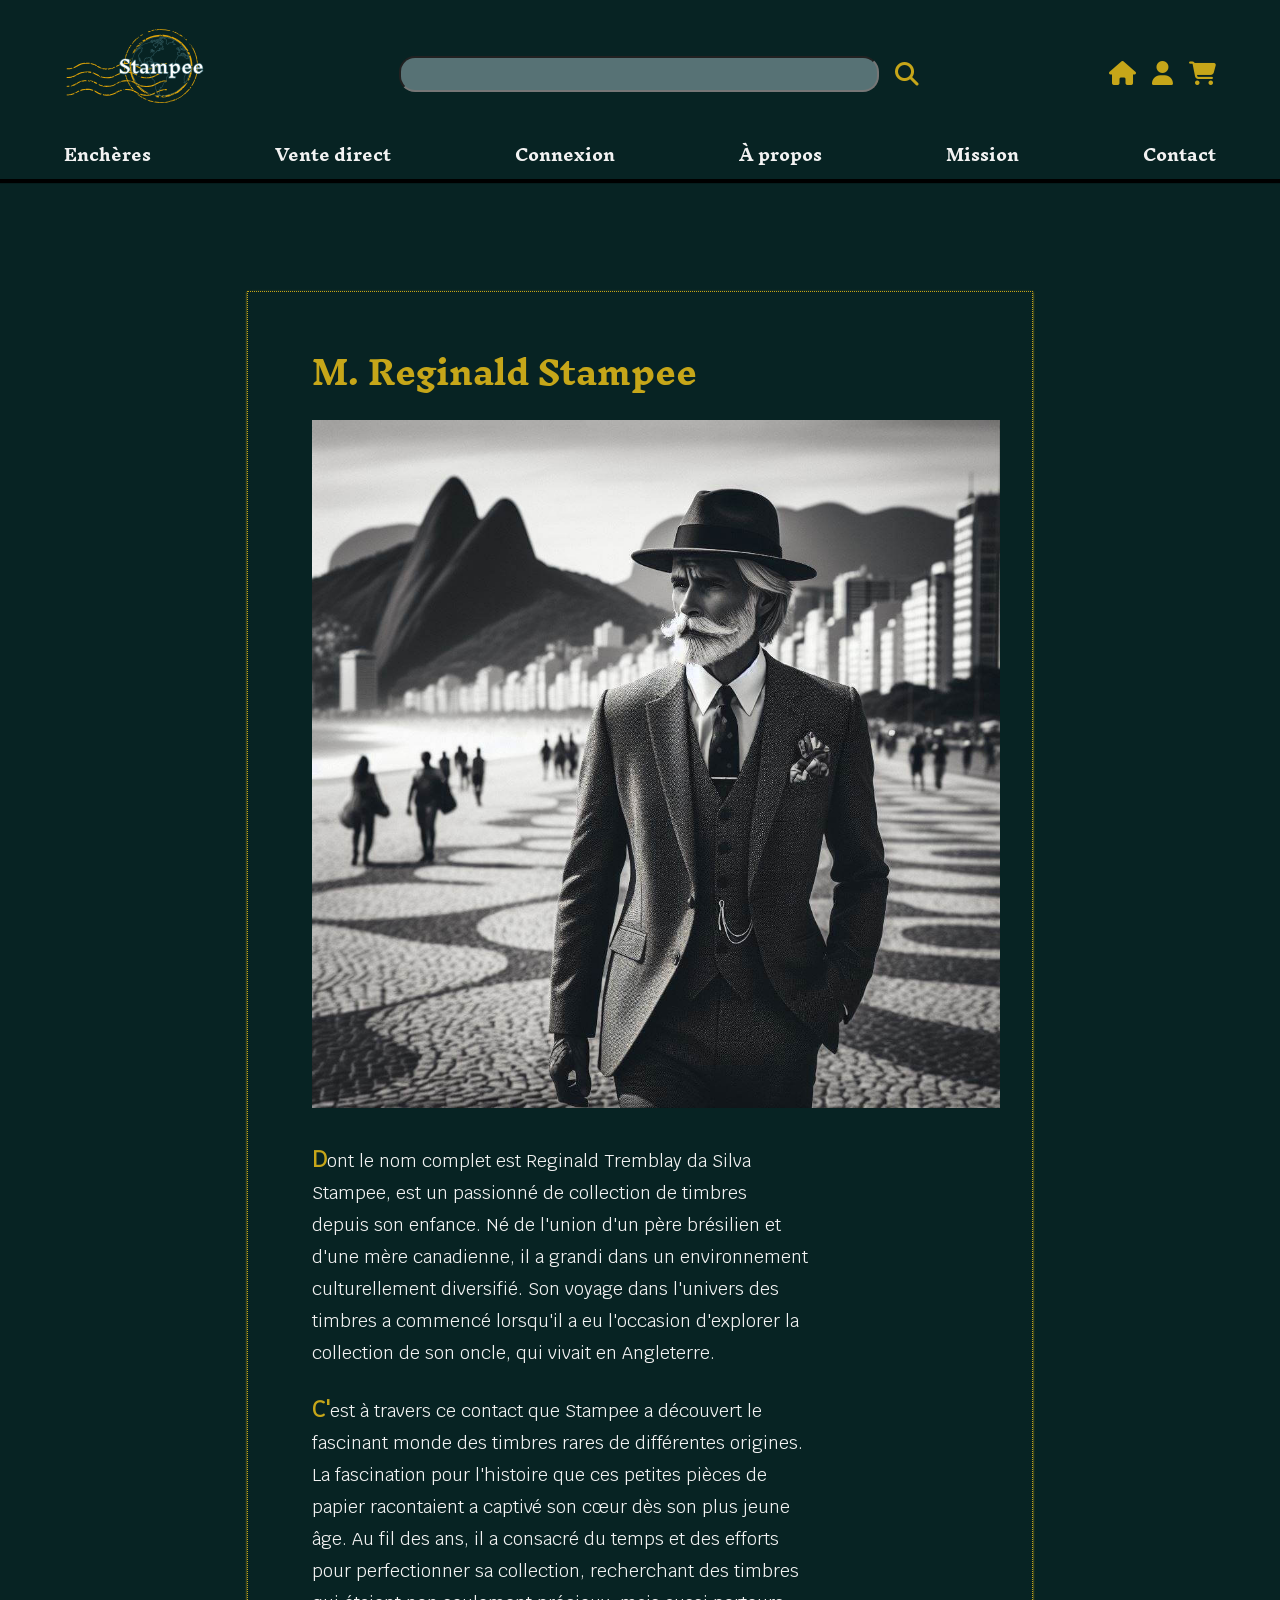
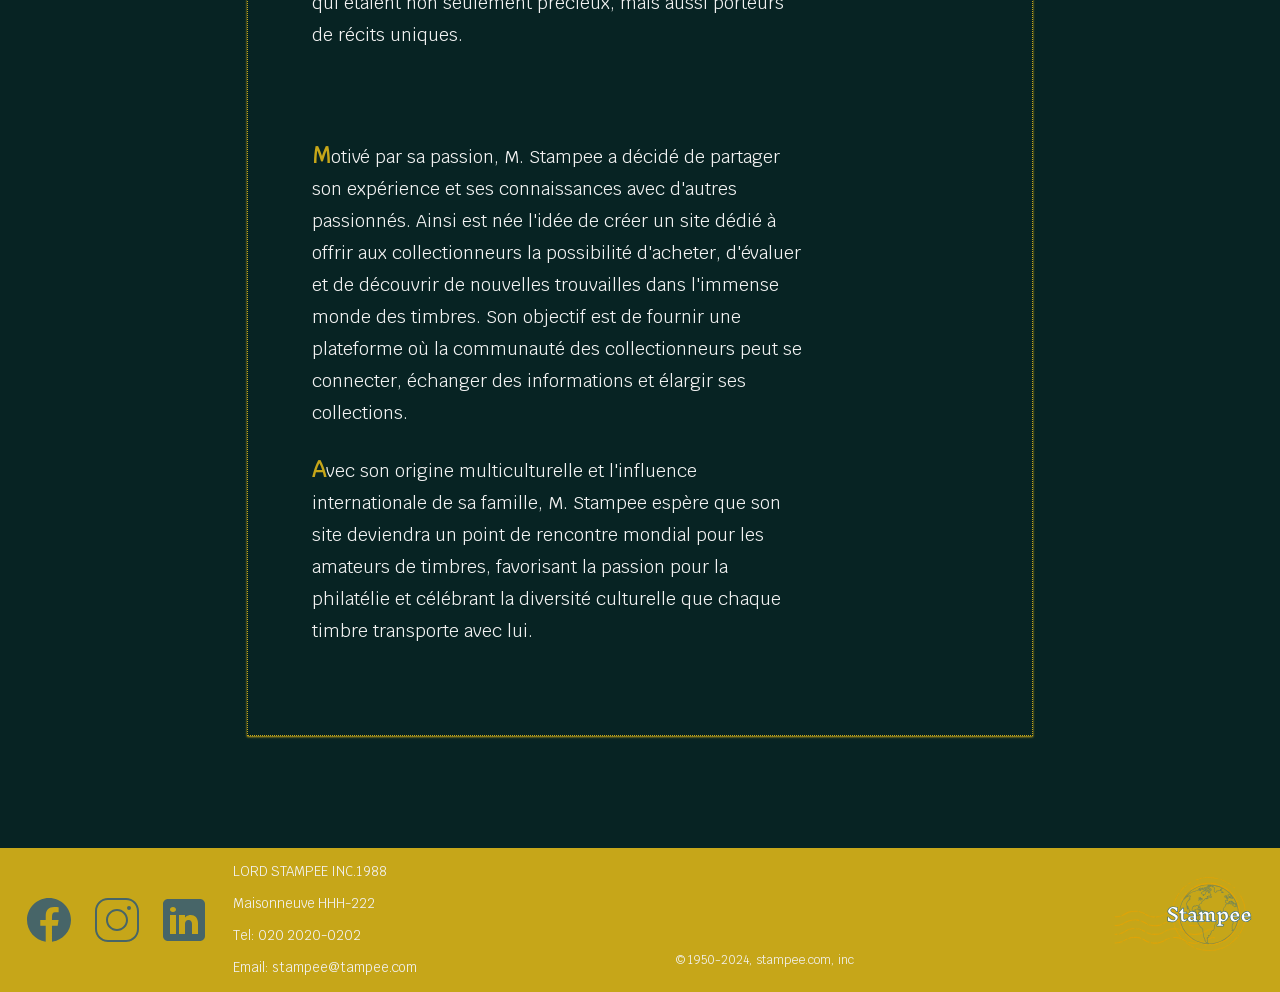
==== pages/apropos.html @ ba0eed05 "ajouter meta dans l'en-tête du catalogue" ====
<!DOCTYPE html>
<html lang="fr">
  <head>
    <meta charset="UTF-8" />
    <meta name="viewport" content="width=device-width, initial-scale=1.0" />
    <meta name="description" content="Bienvenue sur Lord Stampee - Votre destination exclusive pour les enchères de timbres rares." />
    <meta name="author" content="La Seule Agence" />
    <meta name="keywords" content="enchères, timbres, collection, philatélie, rare, Lord Stampee" />
    <link
      rel="stylesheet"
      href="https://cdnjs.cloudflare.com/ajax/libs/font-awesome/6.5.1/css/all.min.css"
      integrity="sha512-DTOQO9RWCH3ppGqcWaEA1BIZOC6xxalwEsw9c2QQeAIftl+Vegovlnee1c9QX4TctnWMn13TZye+giMm8e2LwA=="
      crossorigin="anonymous"
      referrerpolicy="no-referrer"
    />
    <!-- Pour production -->
    <!-- <link rel="stylesheet" href="build/css/stylesfinaux.css"> -->
    <link rel="stylesheet" href="../assets/css/styles.css" />
    <title>Stampee</title>
  </head>
  <body class="body-index">
    <header class="header-top">
      <div class="header-top__superieur">
        <a href="../index.html"
          ><img
            src="../assets/img/logos/Stampee_logo_pale_header.svg"
            alt="logo Stampee"
            class="header-top_img"
            alt="logo Stampee"
          />
        </a>

        <div class="barre-recherche">
          <input type="text" class="barre-recherche__champ" />
          <i
            class="fa-solid fa-magnifying-glass icon_img1"
            alt="icon recherche"
          ></i>
        </div>

        <div class="header-top_icons">
          <a href="../index.html">
            <i class="fa-solid fa-house icon_img1" alt="icon page d'accueil"></i
          ></a>
          <a href="./login.html">
            <i
              class="fa-solid fa-user icon_img1"
              alt="icon inscription ou connexion"
            ></i
          ></a>
          <i
            class="fa-solid fa-cart-shopping icon_img1"
            alt="icon inscription ou connexion"
          ></i>
        </div>
      </div>

      <div class="header-nav">
        <ul>
          <a href="./catalogue.html"><li>Enchères</li></a>
          <a href="./produit.html"><li>Vente direct</li></a>
          <a href="./login.html"><li>Connexion</li></a>
          <a href="./apropos.html"><li>À propos</li></a>
          <a href="./mission.html"><li>Mission</li></a>
          <a href="./contact.html"><li>Contact</li></a>
        </ul>
      </div>
    </header>

    <main class="main-apropos">
      <div class="apropos-text">
        <div class="apropos_img_principal">
          <h2>M. Reginald Stampee</h2>
          <img
            src="../assets/img/photos/M.stampee.jpg"
            alt="Lord Reginald Stampee"
            loading="lazy"
            class="apropos_img"
          />
        </div>

        <div class="apropos_biography1">
          <p>
            Dont le nom complet est Reginald Tremblay da Silva Stampee, est un
            passionné de collection de timbres depuis son enfance. Né de l'union
            d'un père brésilien et d'une mère canadienne, il a grandi dans un
            environnement culturellement diversifié. Son voyage dans l'univers
            des timbres a commencé lorsqu'il a eu l'occasion d'explorer la
            collection de son oncle, qui vivait en Angleterre.
          </p>
          <p>
            C'est à travers ce contact que Stampee a découvert le fascinant
            monde des timbres rares de différentes origines. La fascination pour
            l'histoire que ces petites pièces de papier racontaient a captivé
            son cœur dès son plus jeune âge. Au fil des ans, il a consacré du
            temps et des efforts pour perfectionner sa collection, recherchant
            des timbres qui étaient non seulement précieux, mais aussi porteurs
            de récits uniques.
          </p>
        </div>
        <div class="apropos_biography2">
          <p>
            Motivé par sa passion, M. Stampee a décidé de partager son
            expérience et ses connaissances avec d'autres passionnés. Ainsi est
            née l'idée de créer un site dédié à offrir aux collectionneurs la
            possibilité d'acheter, d'évaluer et de découvrir de nouvelles
            trouvailles dans l'immense monde des timbres. Son objectif est de
            fournir une plateforme où la communauté des collectionneurs peut se
            connecter, échanger des informations et élargir ses collections.
          </p>
          <p>
            Avec son origine multiculturelle et l'influence internationale de sa
            famille, M. Stampee espère que son site deviendra un point de
            rencontre mondial pour les amateurs de timbres, favorisant la
            passion pour la philatélie et célébrant la diversité culturelle que
            chaque timbre transporte avec lui.
          </p>
        </div>
      </div>
    </main>

    <footer class="footer">
      <div class="footer_left-side">
        <section class="footer_social-media">
          <svg
            class="facebook-icon"
            xmlns="http://www.w3.org/2000/svg"
            viewBox="0 0 50 50"
            width="50px"
            height="50px"
          >
            <path
              d="M25,3C12.85,3,3,12.85,3,25c0,11.03,8.125,20.137,18.712,21.728V30.831h-5.443v-5.783h5.443v-3.848 c0-6.371,3.104-9.168,8.399-9.168c2.536,0,3.877,0.188,4.512,0.274v5.048h-3.612c-2.248,0-3.033,2.131-3.033,4.533v3.161h6.588 l-0.894,5.783h-5.694v15.944C38.716,45.318,47,36.137,47,25C47,12.85,37.15,3,25,3z"
            />
          </svg>
          <svg
            class="instagram-icon"
            xmlns="http://www.w3.org/2000/svg"
            viewBox="0 0 50 50"
            width="50px"
            height="50px"
          >
            <path
              d="M 16 3 C 8.8324839 3 3 8.8324839 3 16 L 3 34 C 3 41.167516 8.8324839 47 16 47 L 34 47 C 41.167516 47 47 41.167516 47 34 L 47 16 C 47 8.8324839 41.167516 3 34 3 L 16 3 z M 16 5 L 34 5 C 40.086484 5 45 9.9135161 45 16 L 45 34 C 45 40.086484 40.086484 45 34 45 L 16 45 C 9.9135161 45 5 40.086484 5 34 L 5 16 C 5 9.9135161 9.9135161 5 16 5 z M 37 11 A 2 2 0 0 0 35 13 A 2 2 0 0 0 37 15 A 2 2 0 0 0 39 13 A 2 2 0 0 0 37 11 z M 25 14 C 18.936712 14 14 18.936712 14 25 C 14 31.063288 18.936712 36 25 36 C 31.063288 36 36 31.063288 36 25 C 36 18.936712 31.063288 14 25 14 z M 25 16 C 29.982407 16 34 20.017593 34 25 C 34 29.982407 29.982407 34 25 34 C 20.017593 34 16 29.982407 16 25 C 16 20.017593 20.017593 16 25 16 z"
            />
          </svg>
          <svg
            class="linkedin-icon"
            xmlns="http://www.w3.org/2000/svg"
            viewBox="0 0 50 50"
            width="50px"
            height="50px"
          >
            <path
              d="M41,4H9C6.24,4,4,6.24,4,9v32c0,2.76,2.24,5,5,5h32c2.76,0,5-2.24,5-5V9C46,6.24,43.76,4,41,4z M17,20v19h-6V20H17z M11,14.47c0-1.4,1.2-2.47,3-2.47s2.93,1.07,3,2.47c0,1.4-1.12,2.53-3,2.53C12.2,17,11,15.87,11,14.47z M39,39h-6c0,0,0-9.26,0-10 c0-2-1-4-3.5-4.04h-0.08C27,24.96,26,27.02,26,29c0,0.91,0,10,0,10h-6V20h6v2.56c0,0,1.93-2.56,5.81-2.56 c3.97,0,7.19,2.73,7.19,8.26V39z"
            />
          </svg>
        </section>

        <section class="footer__contact">
          <p>LORD STAMPEE INC.1988</p>
          <p>Maisonneuve HHH-222</p>
          <p>Tel: 020 2020-0202</p>
          <p>Email: stampee@tampee.com</p>
        </section>
      </div>

      <p class="footer_droits-auteur">© 1950-2024, stampee.com, inc</p>
      <img
        class="footer__logo"
        src="../assets/img/logos/stampee_logo_footer.svg"
        alt="logo Stampee"
      />
    </footer>
  </body>
</html>
---- assets/css/styles.css ----
/* Variables */
@import url("./variables/reset.css");
@import url("./variables/mediaqueries.css");

/* Couleurs */
@import url("./variables/colors.css");
/* Typo */
@import url("./variables/typography.css");

@import url("./variables/typography.css");

/* Espacement */
@import url("./variables/spacing.css");

/* Composantes individuelles (Ex: bouton) */
@import url("./components/navigation.css");
@import url("./components/icon.css");
@import url("./components/bouton.css");
@import url("./components/card.css");
@import url("./components/lien.css");
@import url("./components/menu.css");

/*navigation principal*/
@import url("components/navigation.css");

/* Modules/mise en page spéciale (Ex: Grilles, formulaires)*/
@import url("./layout/general.css");
@import url("./layout/grilleCarte.css");
@import url("./layout/footer.css");

/* Exceptions pour certaines pages */
@import url("./components/carrousel.css");
/* @import url("./pages/catalogue.css"); */

/*Header*/
@import url("layout/header.css");



/*Fomulaire de contact*/
@import url("./layout/contact-form.css");

/* Page Produit */
@import url("./layout/produit.css");

/* Page index */
@import url("./layout/index.css");
@import url("./layout/hero.css");

/*page A propos*/
@import url("./layout/apropos.css");
@import url("./layout/login.css");
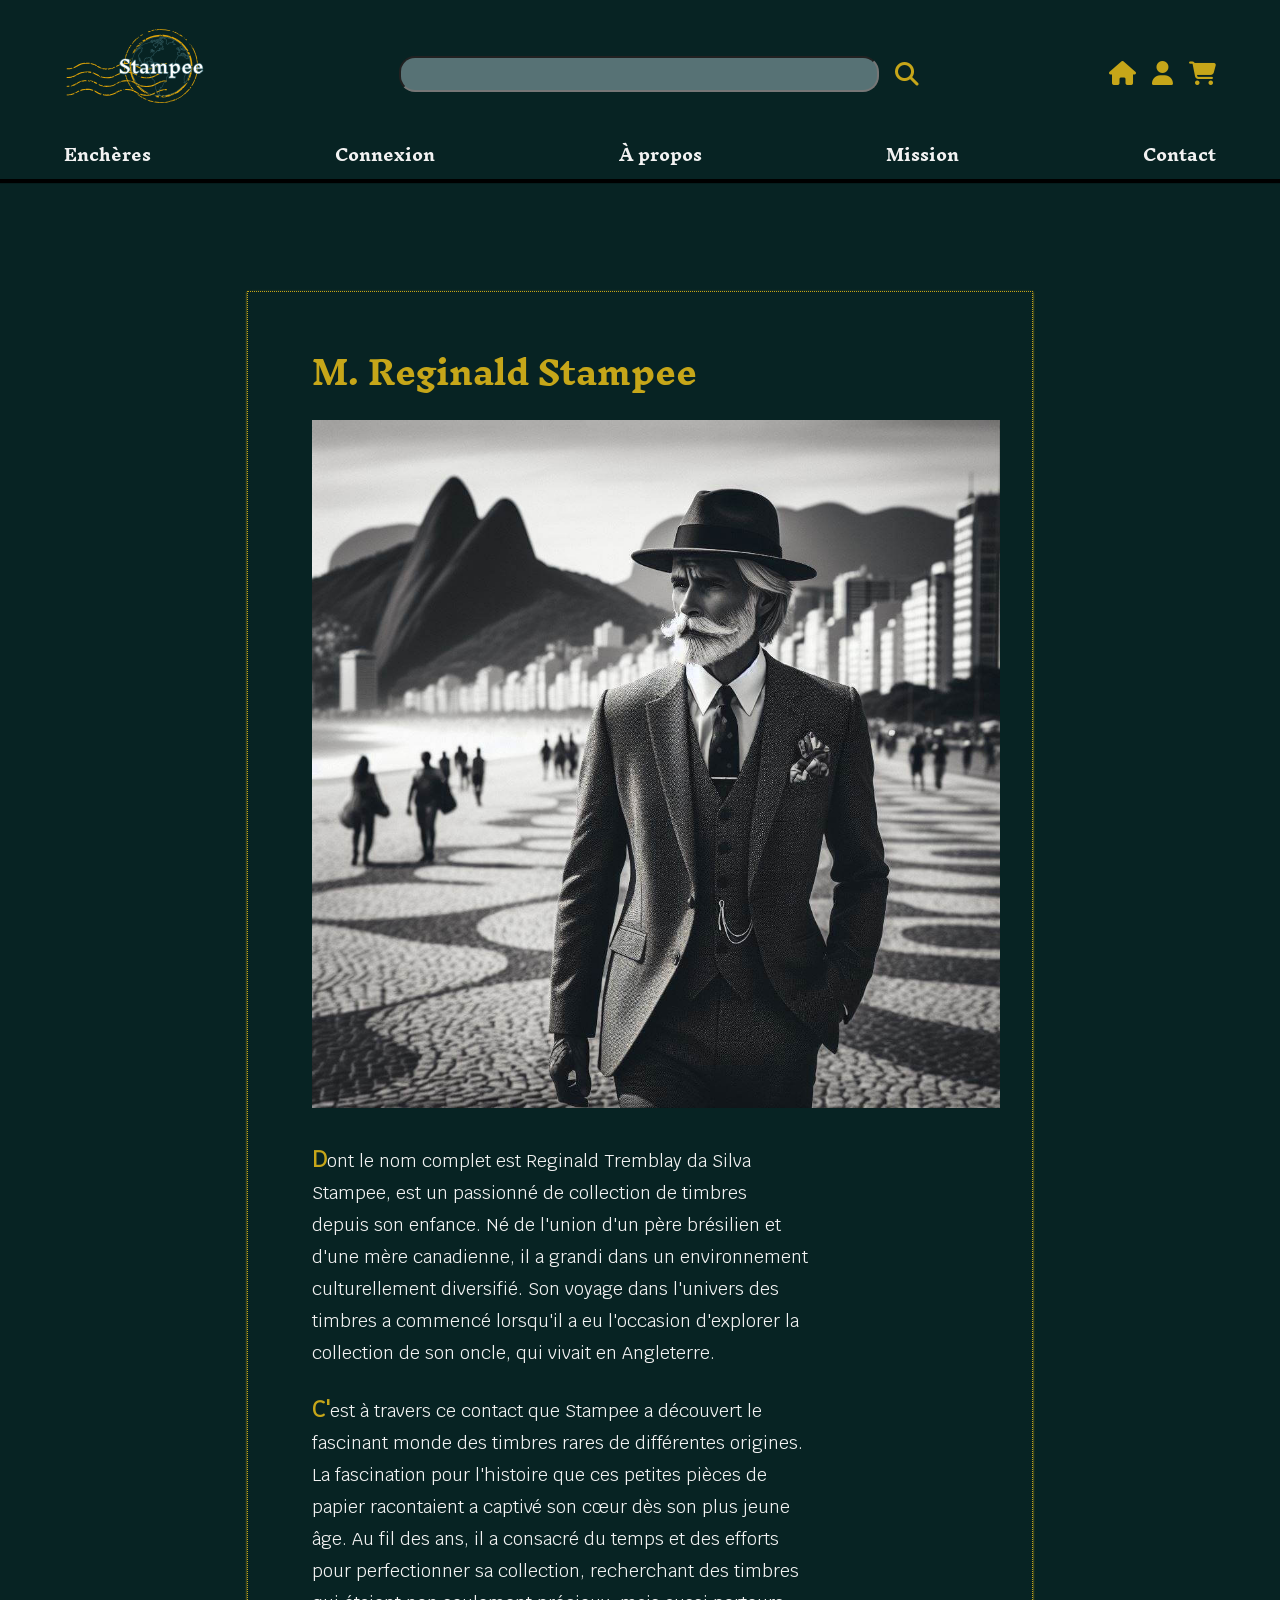
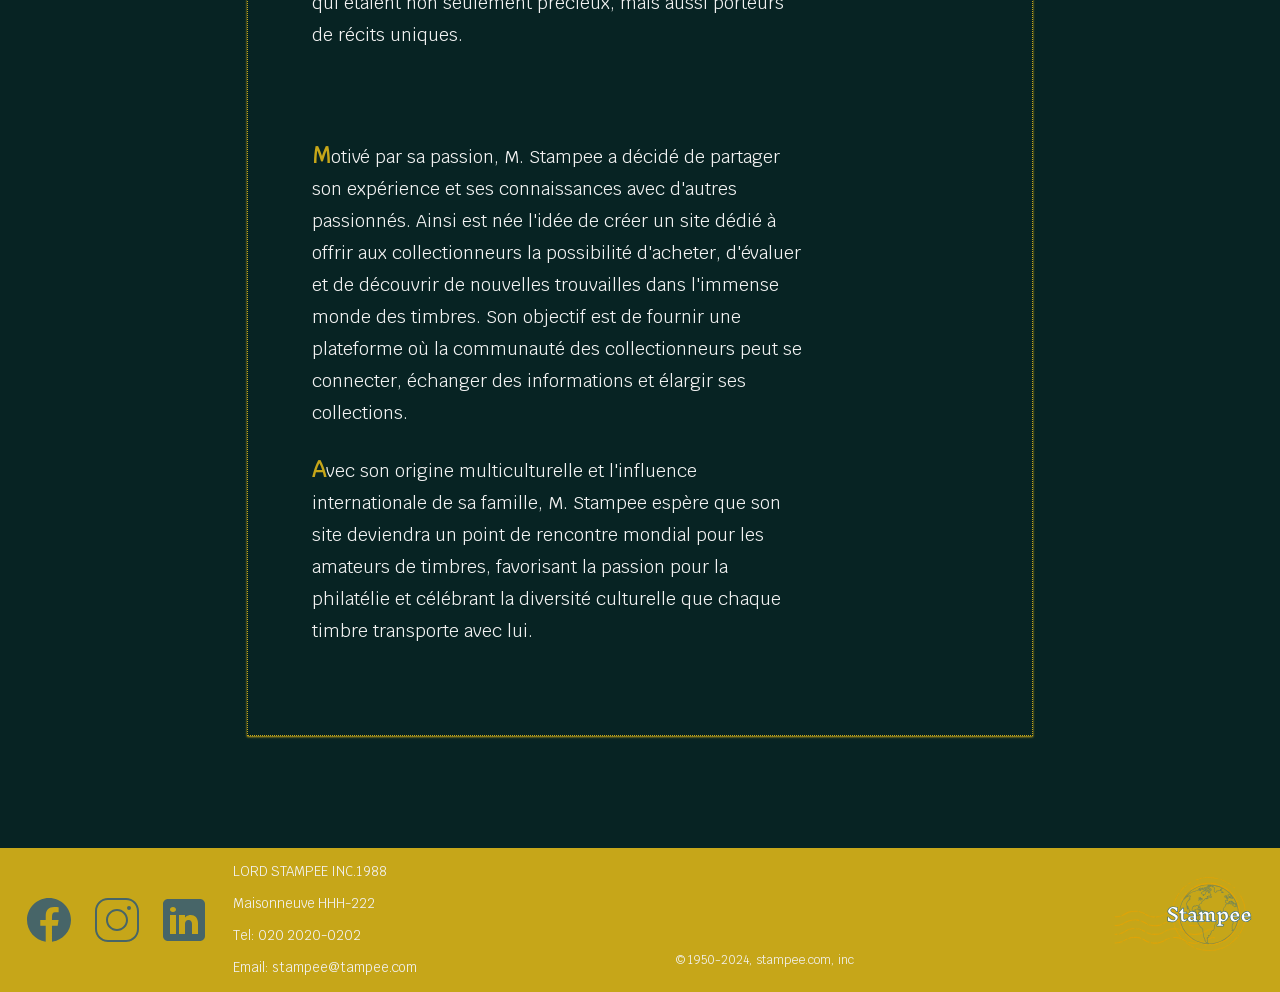
==== commit 8adc3668: "mettre à jour la navigation pour toutes les pages" ====
--- a/pages/apropos.html
+++ b/pages/apropos.html
@@ -57,12 +57,11 @@
 
       <div class="header-nav">
         <ul>
-          <a href="./catalogue.html"><li>Enchères</li></a>
-          <a href="./produit.html"><li>Vente direct</li></a>
-          <a href="./login.html"><li>Connexion</li></a>
-          <a href="./apropos.html"><li>À propos</li></a>
-          <a href="./mission.html"><li>Mission</li></a>
-          <a href="./contact.html"><li>Contact</li></a>
+          <a href="./pages/catalogue.html"><li>Enchères</li></a>
+          <a href="./pages/login.html"><li>Connexion</li></a>
+          <a href="./pages/apropos.html"><li>À propos</li></a>
+          <a href="./pages/mission.html"><li>Mission</li></a>
+          <a href="./pages/contact.html"><li>Contact</li></a>
         </ul>
       </div>
     </header>
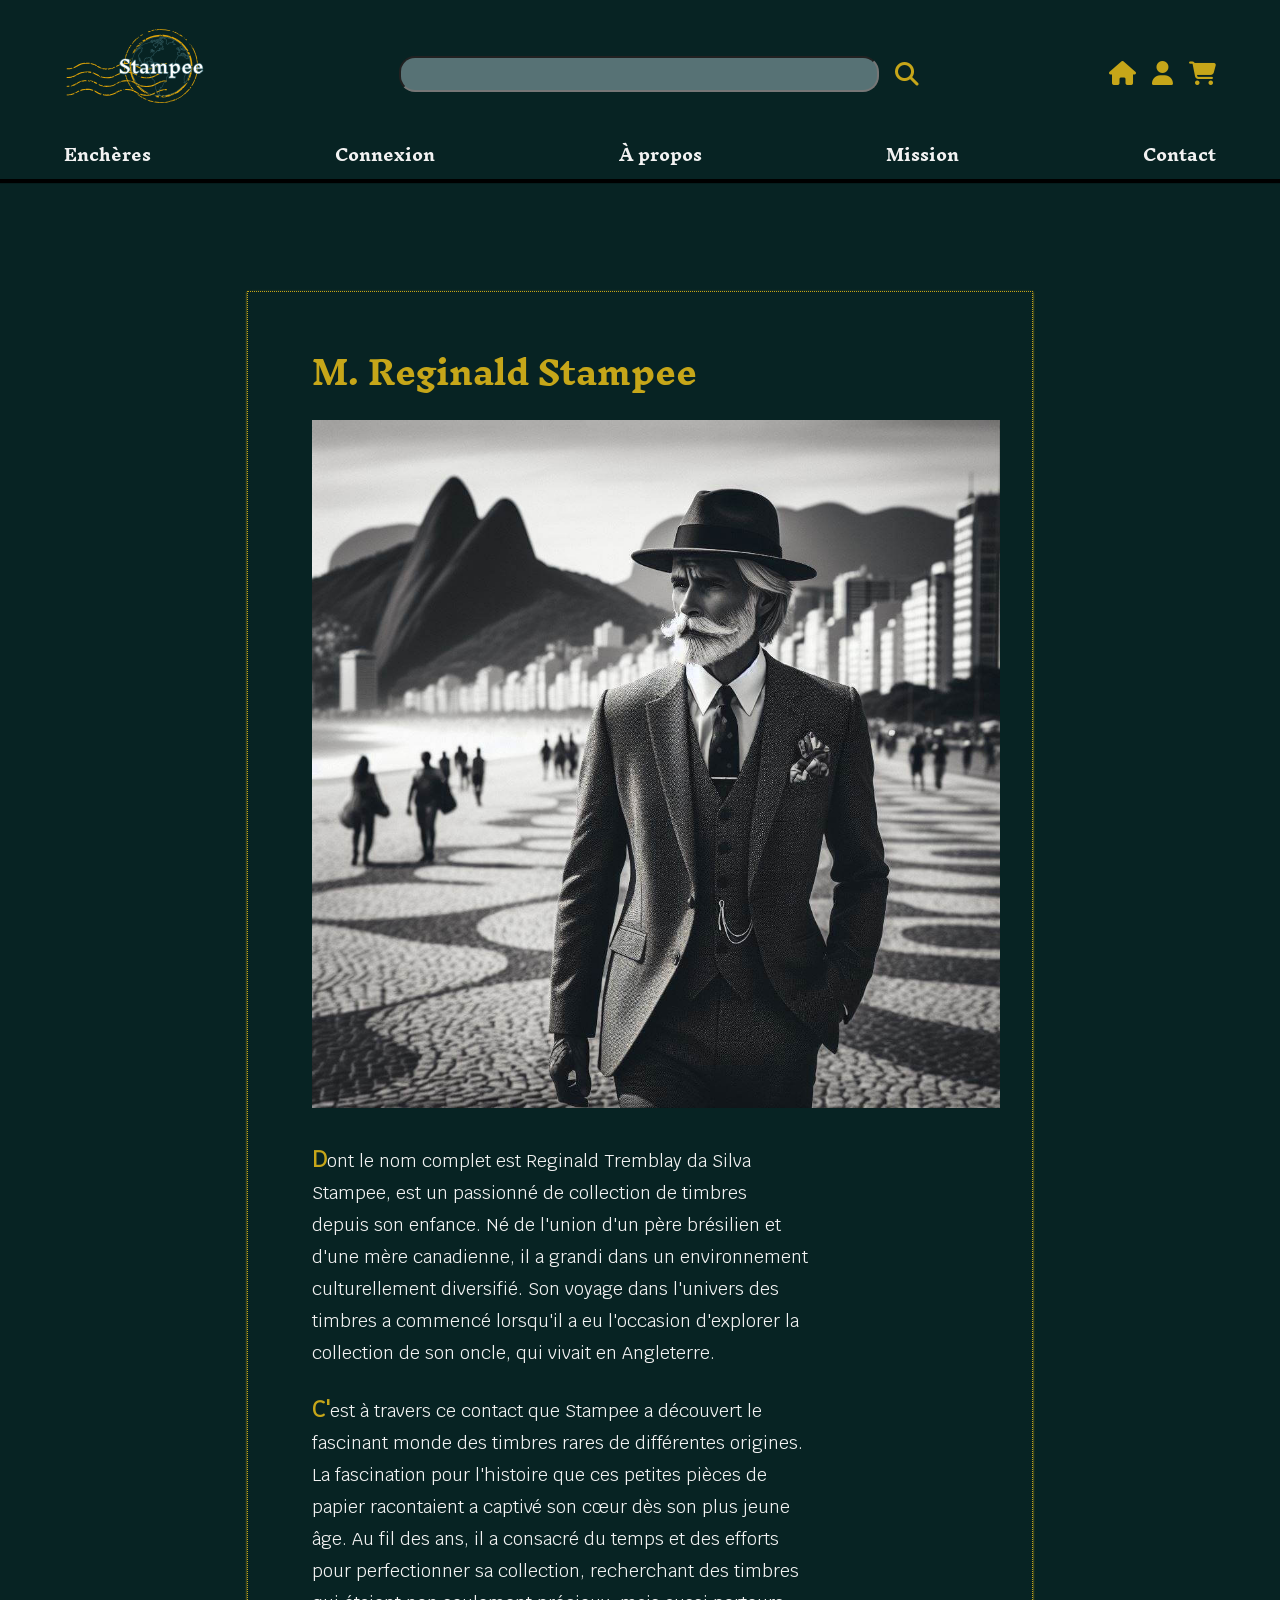
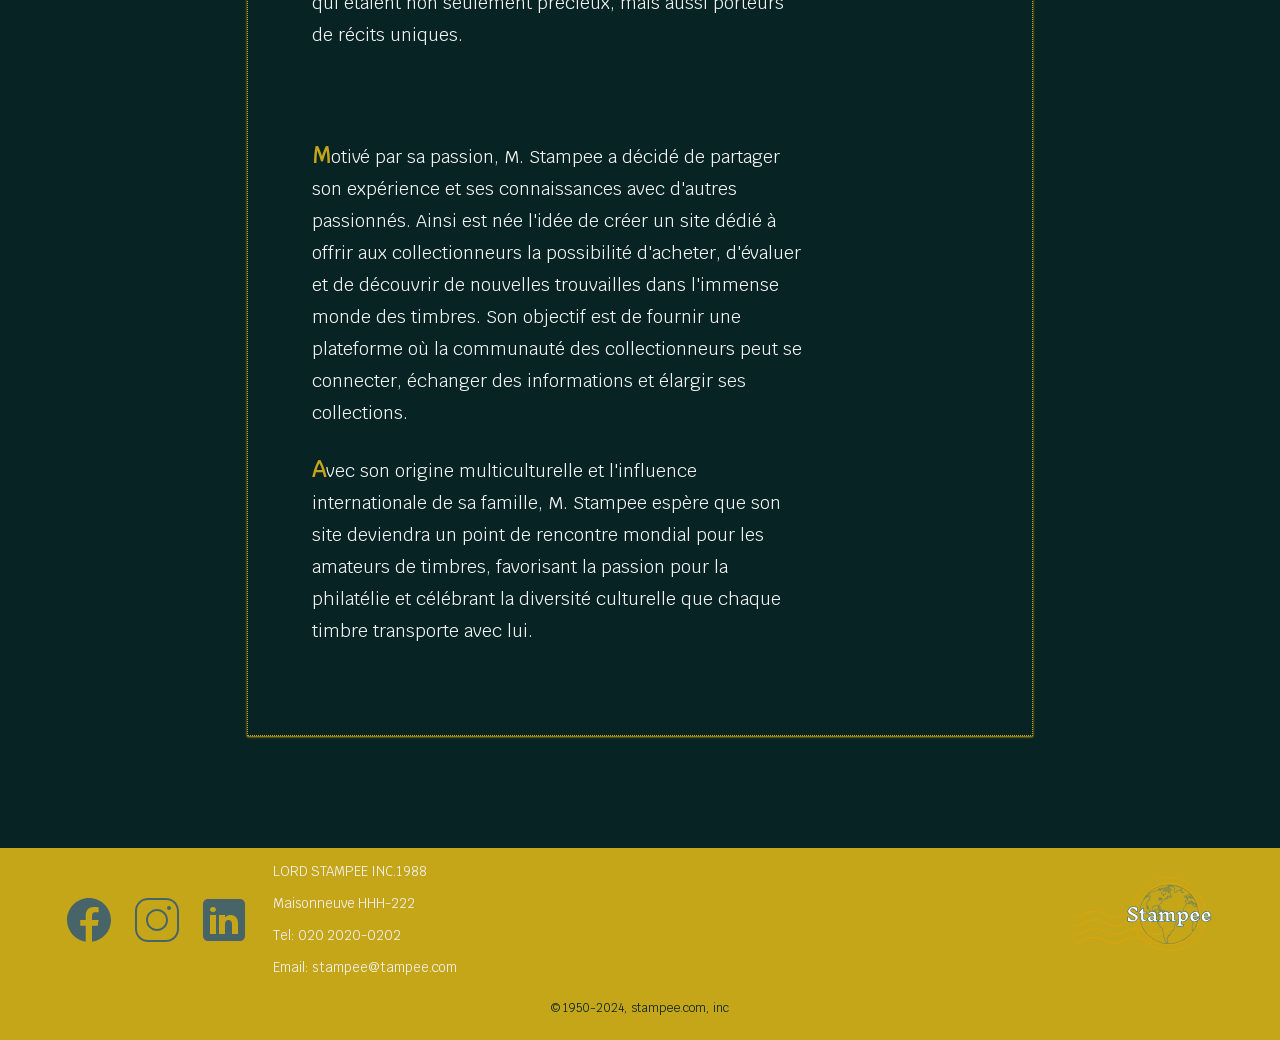
==== commit 91150361: "Ajouter le footer dans toutes les pages" ====
--- a/pages/apropos.html
+++ b/pages/apropos.html
@@ -57,11 +57,11 @@
 
       <div class="header-nav">
         <ul>
-          <a href="./pages/catalogue.html"><li>Enchères</li></a>
-          <a href="./pages/login.html"><li>Connexion</li></a>
-          <a href="./pages/apropos.html"><li>À propos</li></a>
-          <a href="./pages/mission.html"><li>Mission</li></a>
-          <a href="./pages/contact.html"><li>Contact</li></a>
+          <a href="./catalogue.html"><li>Enchères</li></a>
+          <a href="./login.html"><li>Connexion</li></a>
+          <a href="./apropos.html"><li>À propos</li></a>
+          <a href="./mission.html"><li>Mission</li></a>
+          <a href="./contact.html"><li>Contact</li></a>
         </ul>
       </div>
     </header>
@@ -119,57 +119,60 @@
     </main>
 
     <footer class="footer">
-      <div class="footer_left-side">
-        <section class="footer_social-media">
-          <svg
-            class="facebook-icon"
-            xmlns="http://www.w3.org/2000/svg"
-            viewBox="0 0 50 50"
-            width="50px"
-            height="50px"
-          >
-            <path
-              d="M25,3C12.85,3,3,12.85,3,25c0,11.03,8.125,20.137,18.712,21.728V30.831h-5.443v-5.783h5.443v-3.848 c0-6.371,3.104-9.168,8.399-9.168c2.536,0,3.877,0.188,4.512,0.274v5.048h-3.612c-2.248,0-3.033,2.131-3.033,4.533v3.161h6.588 l-0.894,5.783h-5.694v15.944C38.716,45.318,47,36.137,47,25C47,12.85,37.15,3,25,3z"
-            />
-          </svg>
-          <svg
-            class="instagram-icon"
-            xmlns="http://www.w3.org/2000/svg"
-            viewBox="0 0 50 50"
-            width="50px"
-            height="50px"
-          >
-            <path
-              d="M 16 3 C 8.8324839 3 3 8.8324839 3 16 L 3 34 C 3 41.167516 8.8324839 47 16 47 L 34 47 C 41.167516 47 47 41.167516 47 34 L 47 16 C 47 8.8324839 41.167516 3 34 3 L 16 3 z M 16 5 L 34 5 C 40.086484 5 45 9.9135161 45 16 L 45 34 C 45 40.086484 40.086484 45 34 45 L 16 45 C 9.9135161 45 5 40.086484 5 34 L 5 16 C 5 9.9135161 9.9135161 5 16 5 z M 37 11 A 2 2 0 0 0 35 13 A 2 2 0 0 0 37 15 A 2 2 0 0 0 39 13 A 2 2 0 0 0 37 11 z M 25 14 C 18.936712 14 14 18.936712 14 25 C 14 31.063288 18.936712 36 25 36 C 31.063288 36 36 31.063288 36 25 C 36 18.936712 31.063288 14 25 14 z M 25 16 C 29.982407 16 34 20.017593 34 25 C 34 29.982407 29.982407 34 25 34 C 20.017593 34 16 29.982407 16 25 C 16 20.017593 20.017593 16 25 16 z"
-            />
-          </svg>
-          <svg
-            class="linkedin-icon"
-            xmlns="http://www.w3.org/2000/svg"
-            viewBox="0 0 50 50"
-            width="50px"
-            height="50px"
-          >
-            <path
-              d="M41,4H9C6.24,4,4,6.24,4,9v32c0,2.76,2.24,5,5,5h32c2.76,0,5-2.24,5-5V9C46,6.24,43.76,4,41,4z M17,20v19h-6V20H17z M11,14.47c0-1.4,1.2-2.47,3-2.47s2.93,1.07,3,2.47c0,1.4-1.12,2.53-3,2.53C12.2,17,11,15.87,11,14.47z M39,39h-6c0,0,0-9.26,0-10 c0-2-1-4-3.5-4.04h-0.08C27,24.96,26,27.02,26,29c0,0.91,0,10,0,10h-6V20h6v2.56c0,0,1.93-2.56,5.81-2.56 c3.97,0,7.19,2.73,7.19,8.26V39z"
-            />
-          </svg>
-        </section>
-
-        <section class="footer__contact">
-          <p>LORD STAMPEE INC.1988</p>
-          <p>Maisonneuve HHH-222</p>
-          <p>Tel: 020 2020-0202</p>
-          <p>Email: stampee@tampee.com</p>
-        </section>
+      <div class="footer__content--all">
+        
+        <div class="footer__content">
+          <div class="footer_left-side">
+            <section class="footer_social-media">
+              <svg
+                class="facebook-icon"
+                xmlns="http://www.w3.org/2000/svg"
+                viewBox="0 0 50 50"
+                width="50px"
+                height="50px"
+              >
+                <path
+                  d="M25,3C12.85,3,3,12.85,3,25c0,11.03,8.125,20.137,18.712,21.728V30.831h-5.443v-5.783h5.443v-3.848 c0-6.371,3.104-9.168,8.399-9.168c2.536,0,3.877,0.188,4.512,0.274v5.048h-3.612c-2.248,0-3.033,2.131-3.033,4.533v3.161h6.588 l-0.894,5.783h-5.694v15.944C38.716,45.318,47,36.137,47,25C47,12.85,37.15,3,25,3z"
+                />
+              </svg>
+              <svg
+                class="instagram-icon"
+                xmlns="http://www.w3.org/2000/svg"
+                viewBox="0 0 50 50"
+                width="50px"
+                height="50px"
+              >
+                <path
+                  d="M 16 3 C 8.8324839 3 3 8.8324839 3 16 L 3 34 C 3 41.167516 8.8324839 47 16 47 L 34 47 C 41.167516 47 47 41.167516 47 34 L 47 16 C 47 8.8324839 41.167516 3 34 3 L 16 3 z M 16 5 L 34 5 C 40.086484 5 45 9.9135161 45 16 L 45 34 C 45 40.086484 40.086484 45 34 45 L 16 45 C 9.9135161 45 5 40.086484 5 34 L 5 16 C 5 9.9135161 9.9135161 5 16 5 z M 37 11 A 2 2 0 0 0 35 13 A 2 2 0 0 0 37 15 A 2 2 0 0 0 39 13 A 2 2 0 0 0 37 11 z M 25 14 C 18.936712 14 14 18.936712 14 25 C 14 31.063288 18.936712 36 25 36 C 31.063288 36 36 31.063288 36 25 C 36 18.936712 31.063288 14 25 14 z M 25 16 C 29.982407 16 34 20.017593 34 25 C 34 29.982407 29.982407 34 25 34 C 20.017593 34 16 29.982407 16 25 C 16 20.017593 20.017593 16 25 16 z"
+                />
+              </svg>
+              <svg
+                class="linkedin-icon"
+                xmlns="http://www.w3.org/2000/svg"
+                viewBox="0 0 50 50"
+                width="50px"
+                height="50px"
+              >
+                <path
+                  d="M41,4H9C6.24,4,4,6.24,4,9v32c0,2.76,2.24,5,5,5h32c2.76,0,5-2.24,5-5V9C46,6.24,43.76,4,41,4z M17,20v19h-6V20H17z M11,14.47c0-1.4,1.2-2.47,3-2.47s2.93,1.07,3,2.47c0,1.4-1.12,2.53-3,2.53C12.2,17,11,15.87,11,14.47z M39,39h-6c0,0,0-9.26,0-10 c0-2-1-4-3.5-4.04h-0.08C27,24.96,26,27.02,26,29c0,0.91,0,10,0,10h-6V20h6v2.56c0,0,1.93-2.56,5.81-2.56 c3.97,0,7.19,2.73,7.19,8.26V39z"
+                />
+              </svg>
+            </section>
+            <section class="footer__contact">
+              <p>LORD STAMPEE INC.1988</p>
+              <p>Maisonneuve HHH-222</p>
+              <p>Tel: 020 2020-0202</p>
+              <p>Email: stampee@tampee.com</p>
+            </section>
+          </div>
+          <img
+          class="footer__logo"
+          src="../assets/img/logos/stampee_logo_footer.svg"
+          alt="logo Stampee"
+          />
+        </div>
+        <p class="footer_droits-auteur">© 1950-2024, stampee.com, inc</p>
       </div>
-
-      <p class="footer_droits-auteur">© 1950-2024, stampee.com, inc</p>
-      <img
-        class="footer__logo"
-        src="../assets/img/logos/stampee_logo_footer.svg"
-        alt="logo Stampee"
-      />
     </footer>
   </body>
 </html>
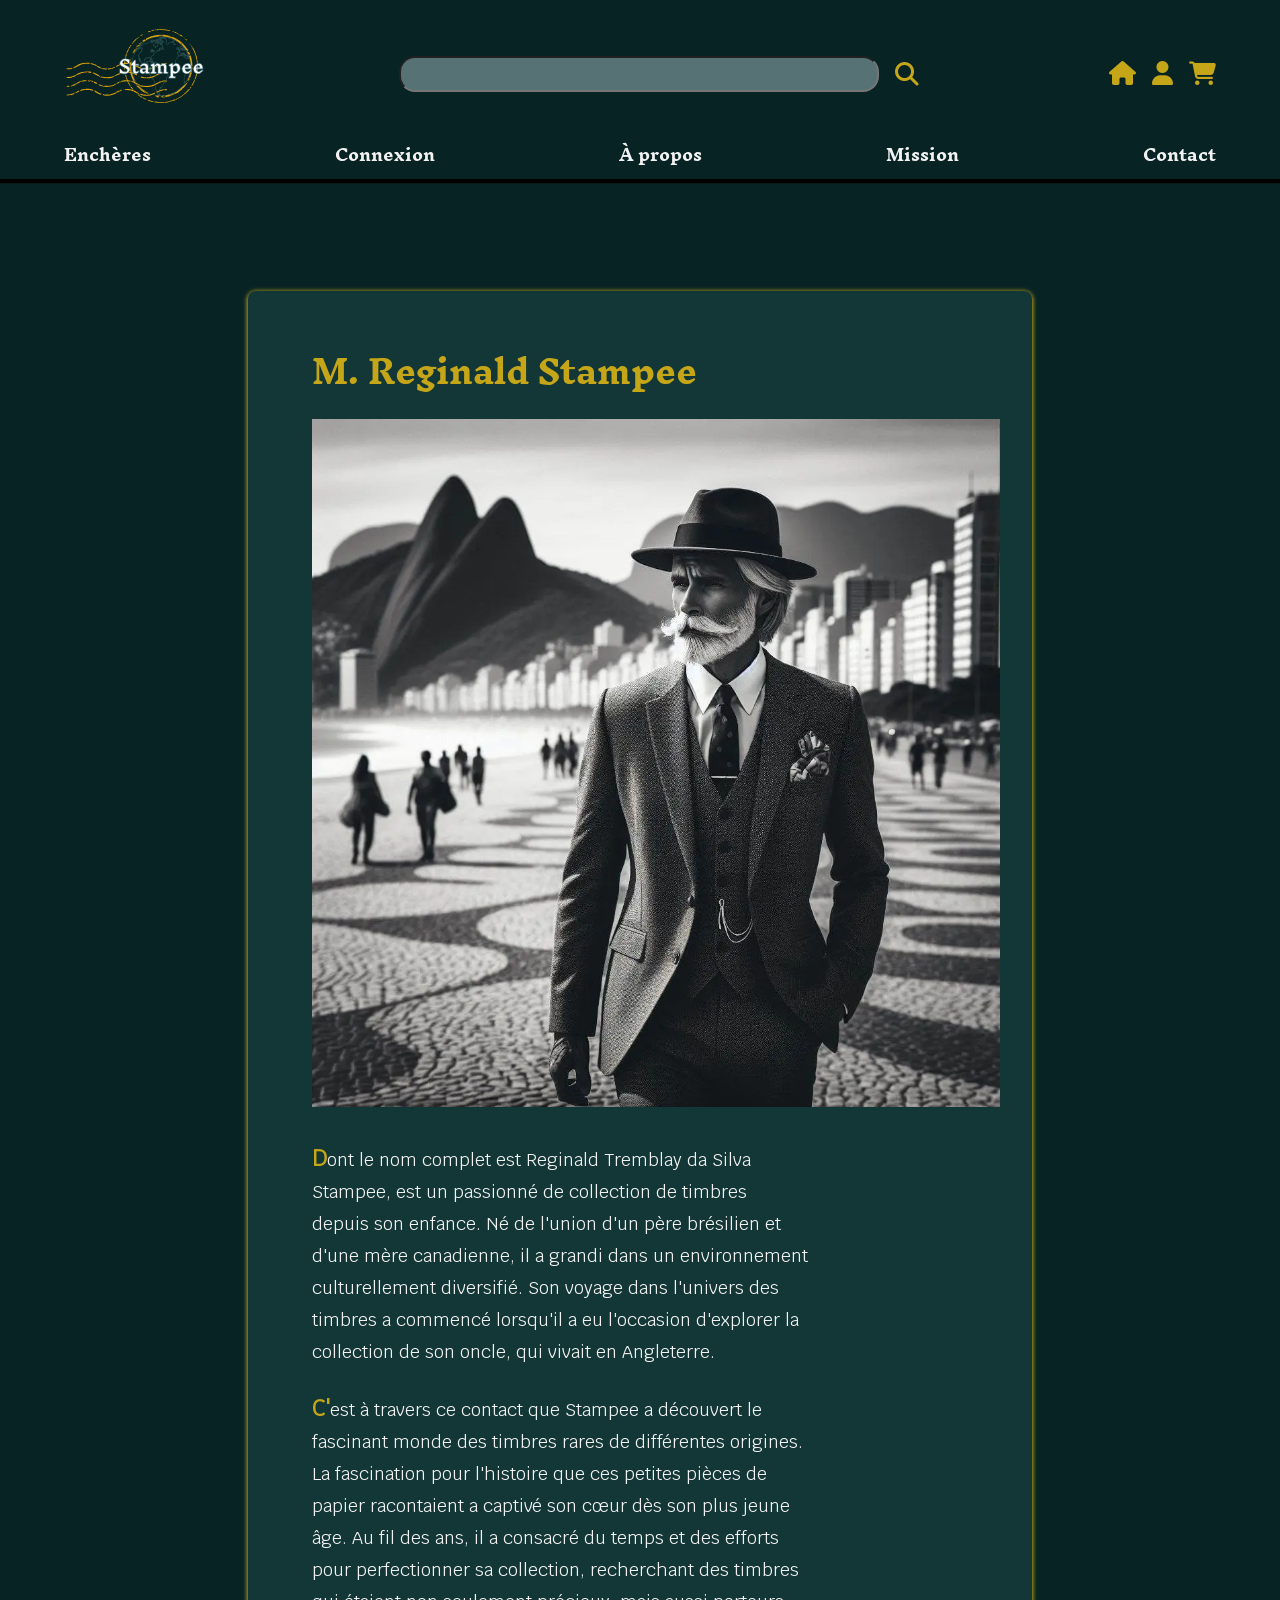
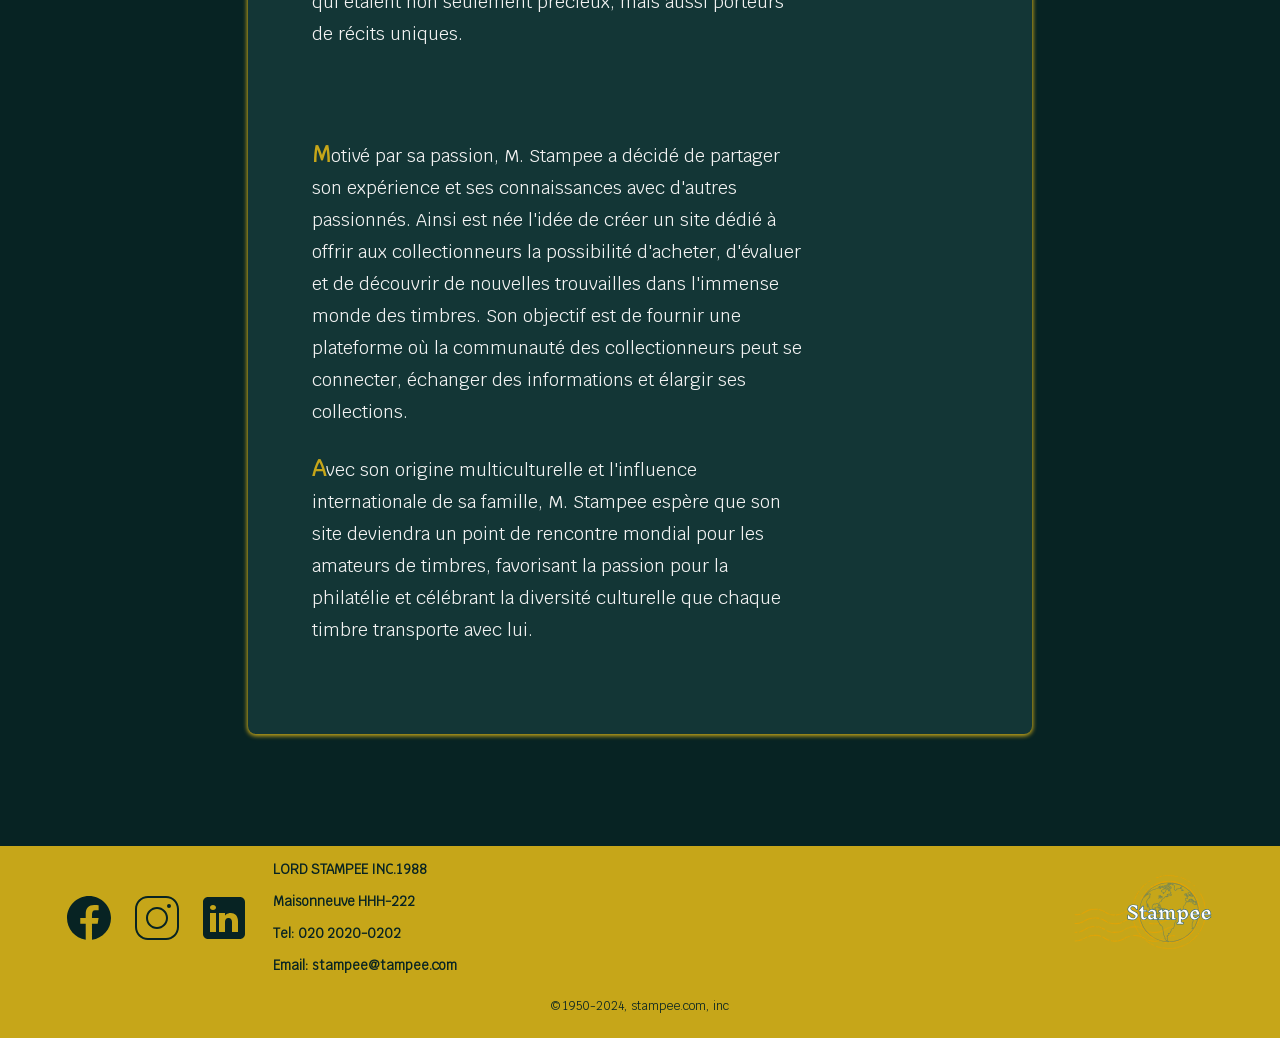
==== commit fdbc5582: "échanger jpg et png contre webp pour améliorer les performances" ====
--- a/pages/apropos.html
+++ b/pages/apropos.html
@@ -71,7 +71,7 @@
         <div class="apropos_img_principal">
           <h2>M. Reginald Stampee</h2>
           <img
-            src="../assets/img/photos/M.stampee.jpg"
+            src="../assets/img/photos/M.stampee.webp"
             alt="Lord Reginald Stampee"
             loading="lazy"
             class="apropos_img"
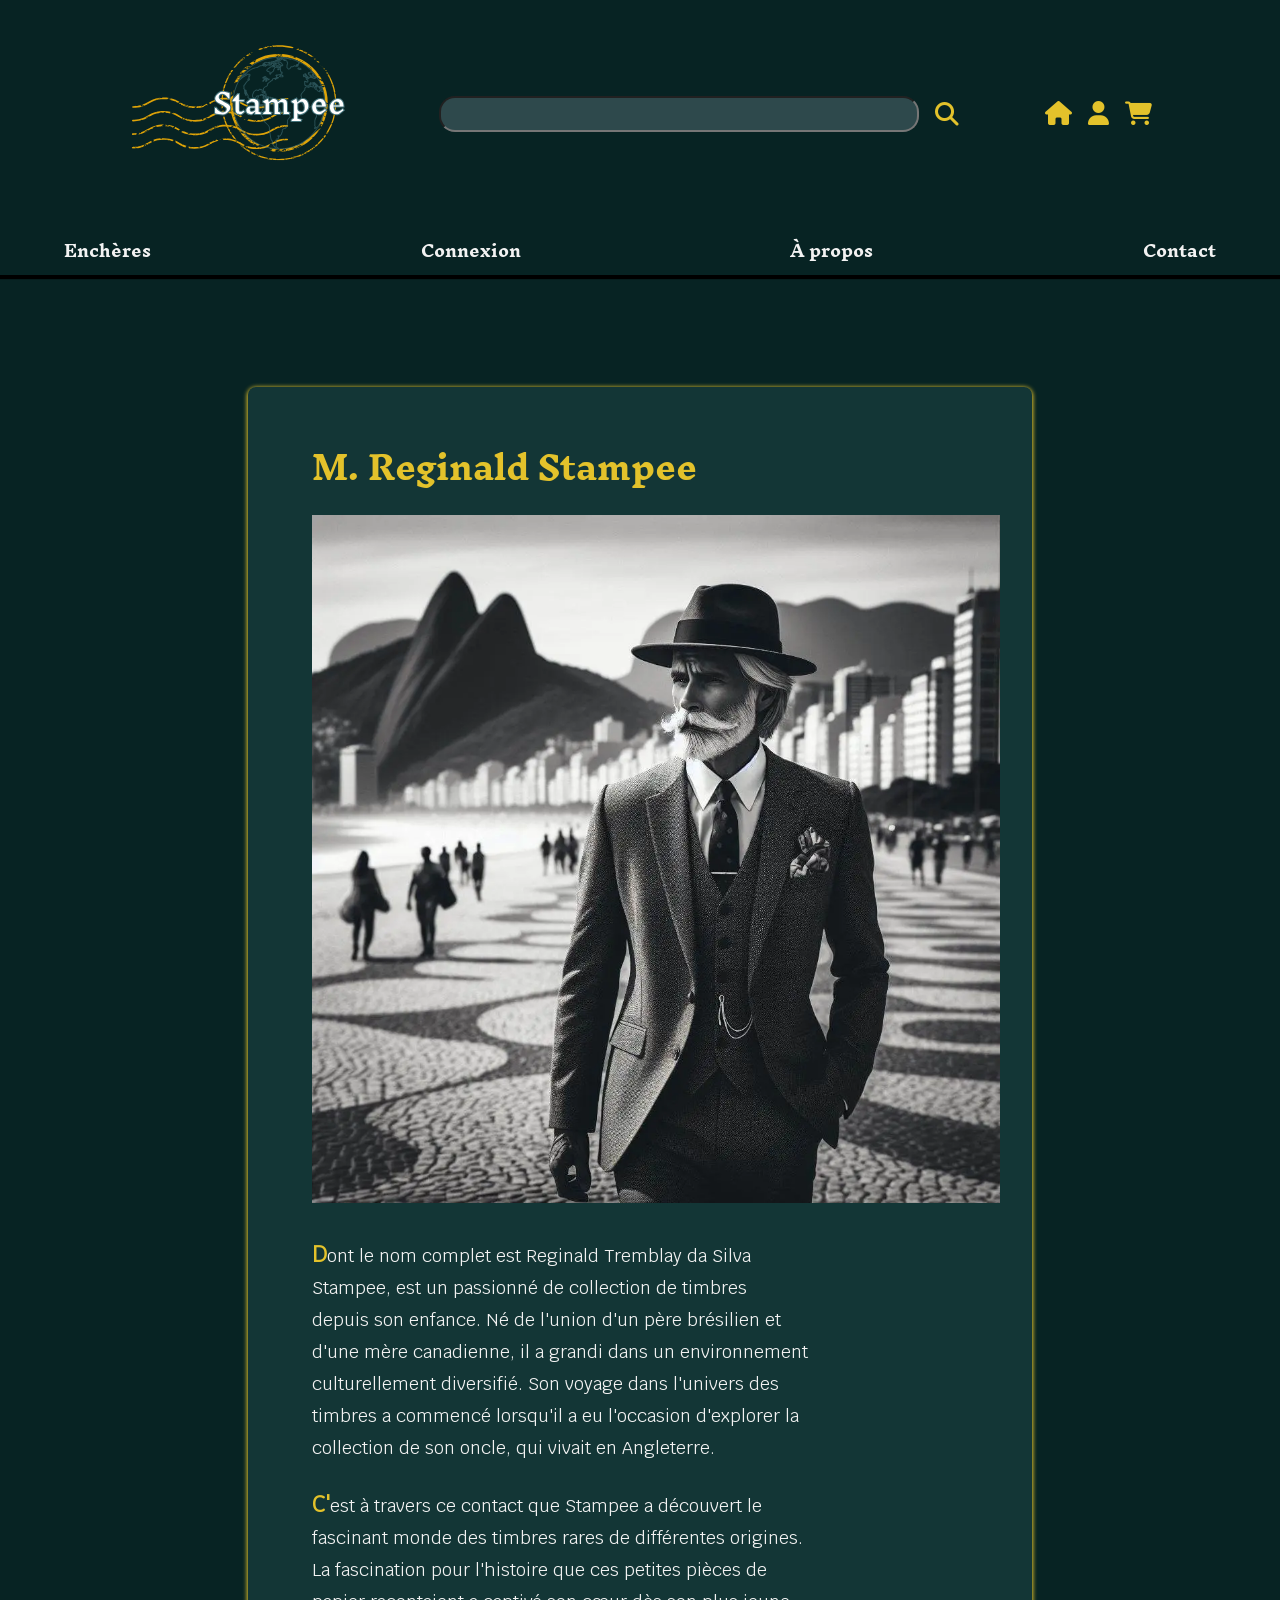
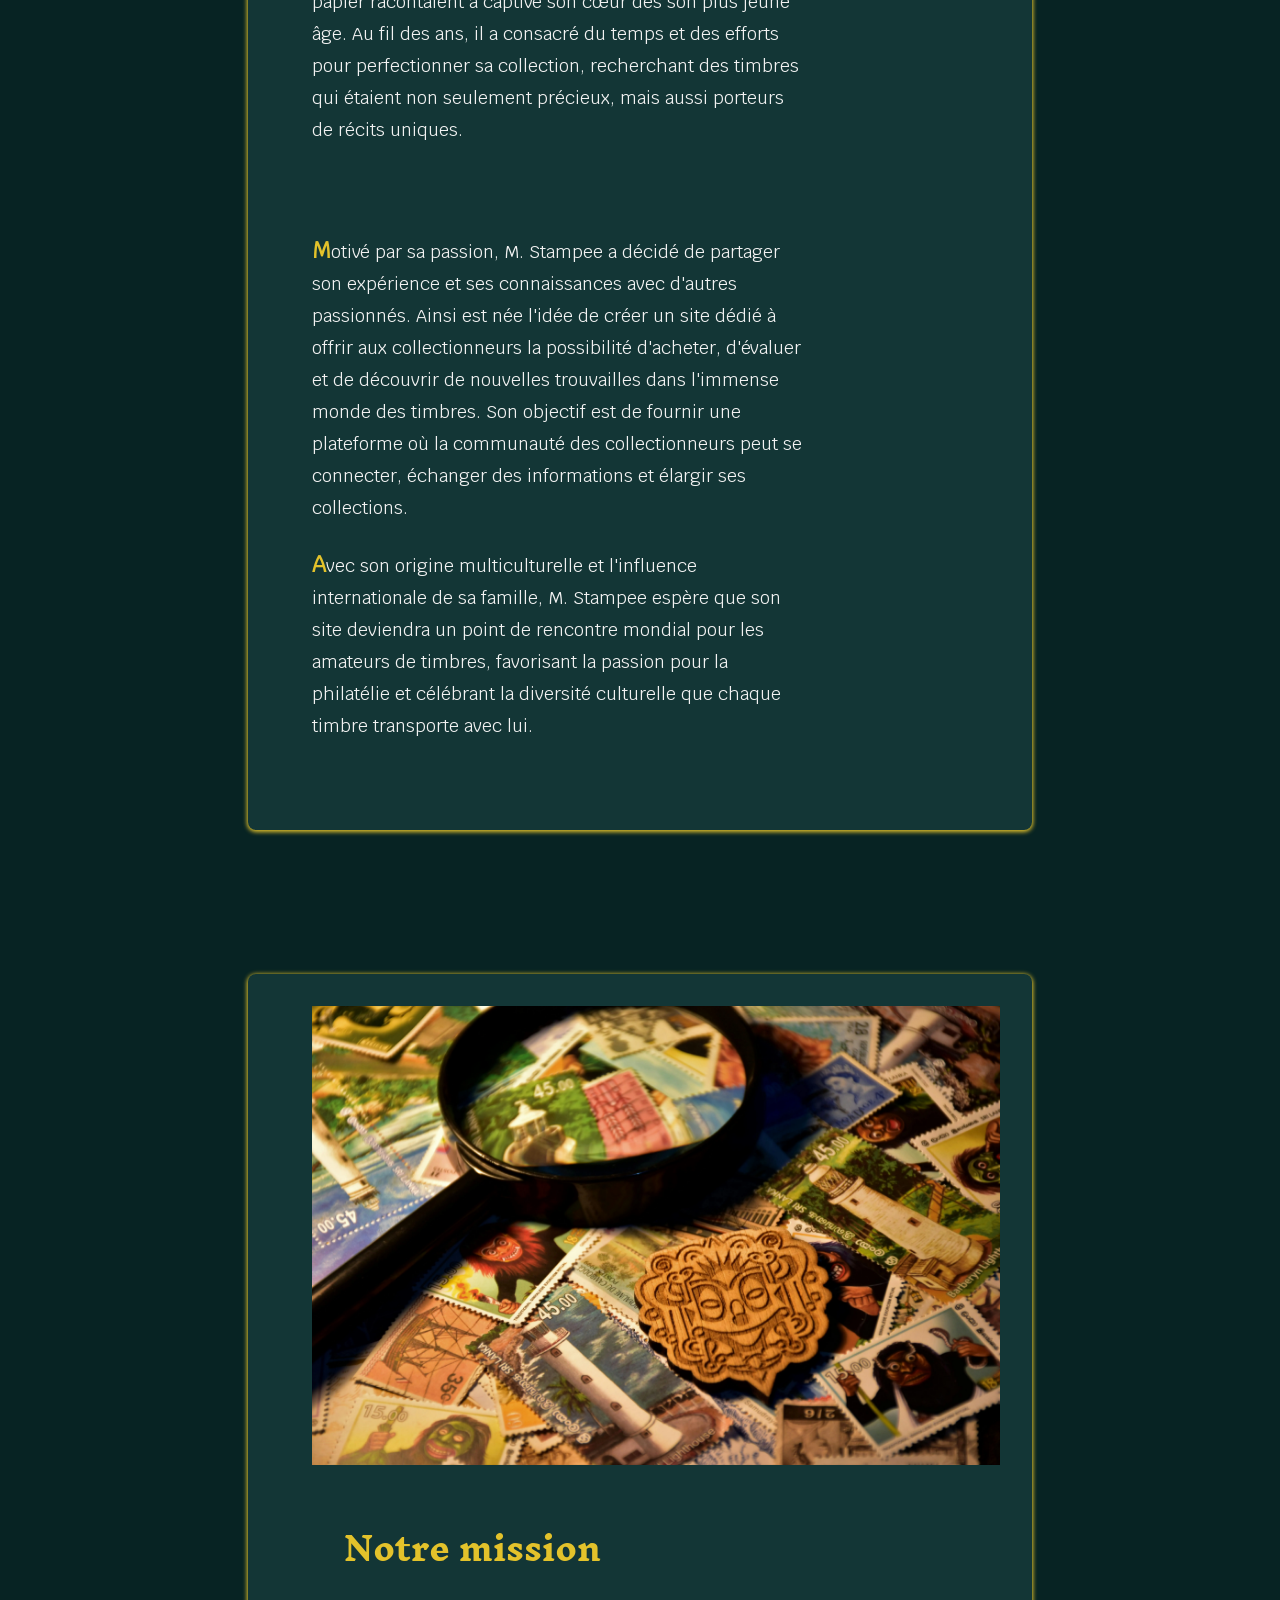
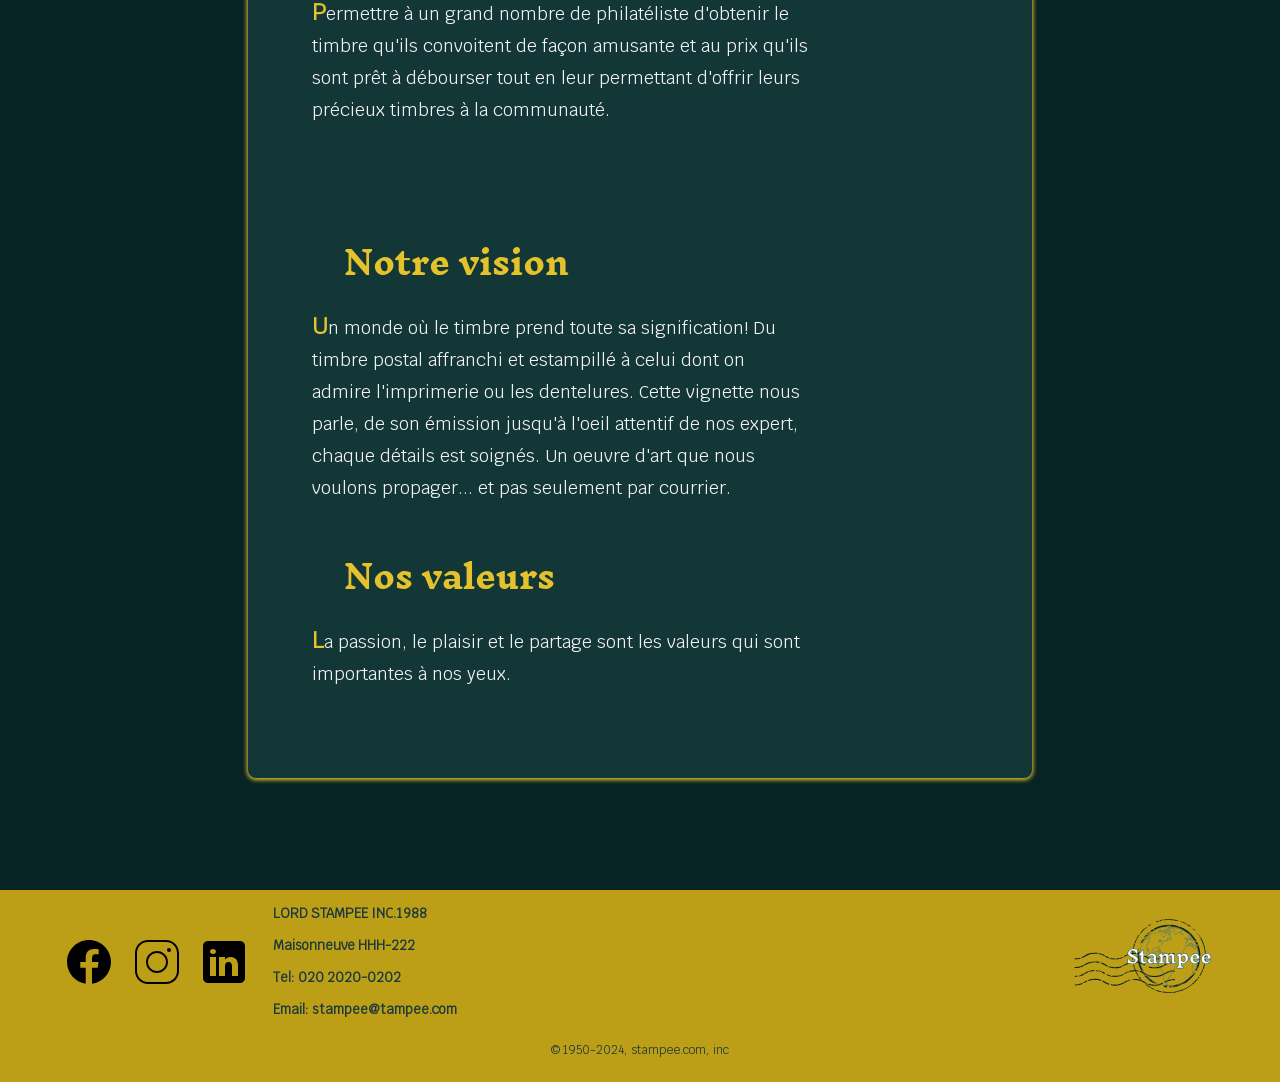
==== commit a7eadfe7: "importer la page mission pour à propos" ====
--- a/pages/apropos.html
+++ b/pages/apropos.html
@@ -3,9 +3,15 @@
   <head>
     <meta charset="UTF-8" />
     <meta name="viewport" content="width=device-width, initial-scale=1.0" />
-    <meta name="description" content="Bienvenue sur Lord Stampee - Votre destination exclusive pour les enchères de timbres rares." />
+    <meta
+      name="description"
+      content="Bienvenue sur Lord Stampee - Votre destination exclusive pour les enchères de timbres rares."
+    />
     <meta name="author" content="La Seule Agence" />
-    <meta name="keywords" content="enchères, timbres, collection, philatélie, rare, Lord Stampee" />
+    <meta
+      name="keywords"
+      content="enchères, timbres, collection, philatélie, rare, Lord Stampee"
+    />
     <link
       rel="stylesheet"
       href="https://cdnjs.cloudflare.com/ajax/libs/font-awesome/6.5.1/css/all.min.css"
@@ -60,7 +66,6 @@
           <a href="./catalogue.html"><li>Enchères</li></a>
           <a href="./login.html"><li>Connexion</li></a>
           <a href="./apropos.html"><li>À propos</li></a>
-          <a href="./mission.html"><li>Mission</li></a>
           <a href="./contact.html"><li>Contact</li></a>
         </ul>
       </div>
@@ -117,10 +122,47 @@
         </div>
       </div>
     </main>
+    <main class="main-apropos">
+      <div class="apropos-text">
+        <div class="apropos_img_principal">
+          <img
+            src="../assets/img/photos/loupe_timbres.webp"
+            alt="Lord Reginald Stampee"
+            loading="lazy"
+            class="apropos_img"
+          />
+        </div>
+
+        <div class="apropos_biography1">
+          <h2>Notre mission</h2>
+          <p class="main-mission__p">
+            Permettre à un grand nombre de philatéliste d'obtenir le timbre
+            qu'ils convoitent de façon amusante et au prix qu'ils sont prêt à
+            débourser tout en leur permettant d'offrir leurs précieux timbres à
+            la communauté.
+          </p>
+        </div>
+        <div class="apropos_biography2">
+          <h2>Notre vision</h2>
+          <p>
+            Un monde où le timbre prend toute sa signification! Du timbre postal
+            affranchi et estampillé à celui dont on admire l'imprimerie ou les
+            dentelures. Cette vignette nous parle, de son émission jusqu'à
+            l'oeil attentif de nos expert, chaque détails est soignés. Un oeuvre
+            d'art que nous voulons propager... et pas seulement par courrier.
+          </p>
+          <h2>Nos valeurs</h2>
+          <p>
+            La <strong>passion</strong>, le <strong>plaisir</strong> et le
+            <strong>partage</strong> sont les valeurs qui sont importantes à nos
+            yeux.
+          </p>
+        </div>
+      </div>
+    </main>
 
     <footer class="footer">
       <div class="footer__content--all">
-        
         <div class="footer__content">
           <div class="footer_left-side">
             <section class="footer_social-media">
@@ -166,9 +208,9 @@
             </section>
           </div>
           <img
-          class="footer__logo"
-          src="../assets/img/logos/stampee_logo_footer.svg"
-          alt="logo Stampee"
+            class="footer__logo"
+            src="../assets/img/logos/stampee_logo_footer.svg"
+            alt="logo Stampee"
           />
         </div>
         <p class="footer_droits-auteur">© 1950-2024, stampee.com, inc</p>
--- a/assets/css/styles.css
+++ b/assets/css/styles.css
@@ -25,7 +25,6 @@
 
 /* Modules/mise en page spéciale (Ex: Grilles, formulaires)*/
 @import url("./layout/general.css");
-@import url("./layout/grilleCarte.css");
 @import url("./layout/footer.css");
 
 /* Exceptions pour certaines pages */
@@ -35,8 +34,6 @@
 /*Header*/
 @import url("layout/header.css");
 
-
-
 /*Fomulaire de contact*/
 @import url("./layout/contact-form.css");
 
@@ -45,7 +42,6 @@
 
 /* Page index */
 @import url("./layout/index.css");
-@import url("./layout/hero.css");
 
 /*page A propos*/
 @import url("./layout/apropos.css");
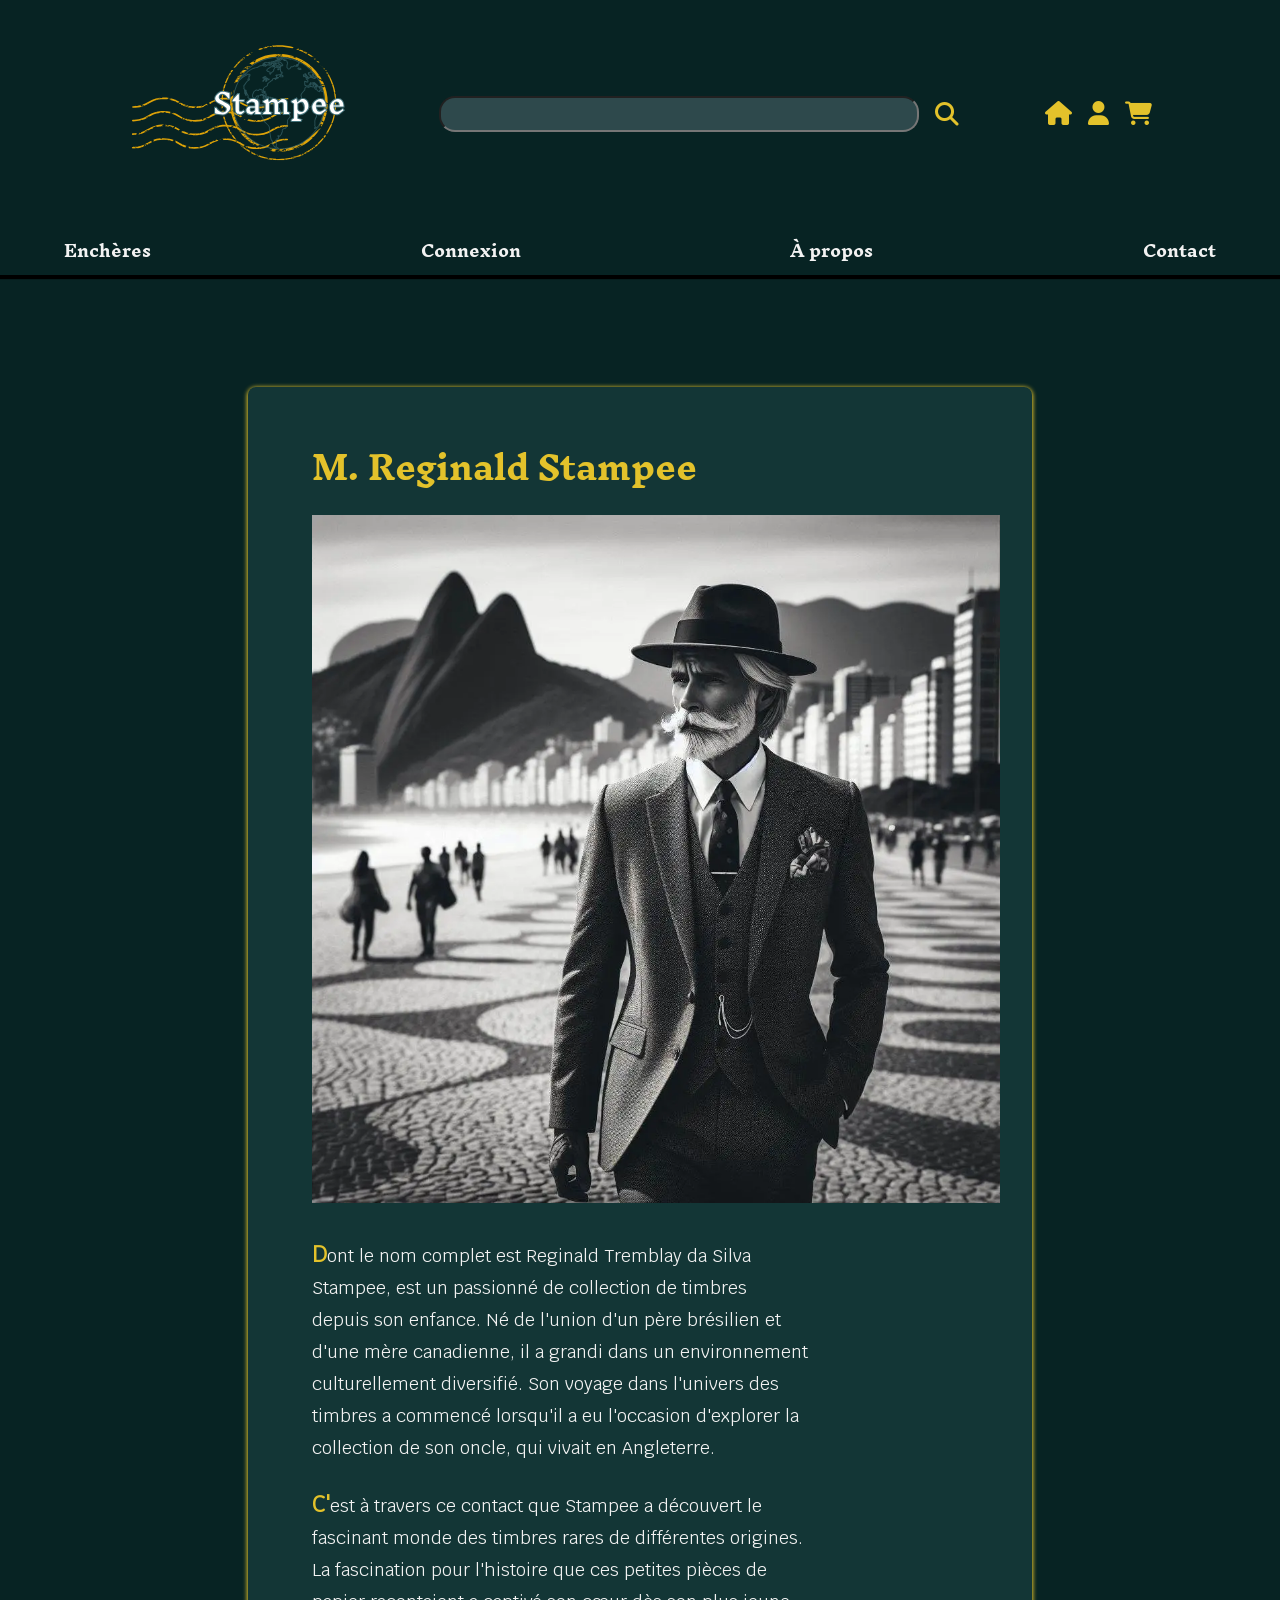
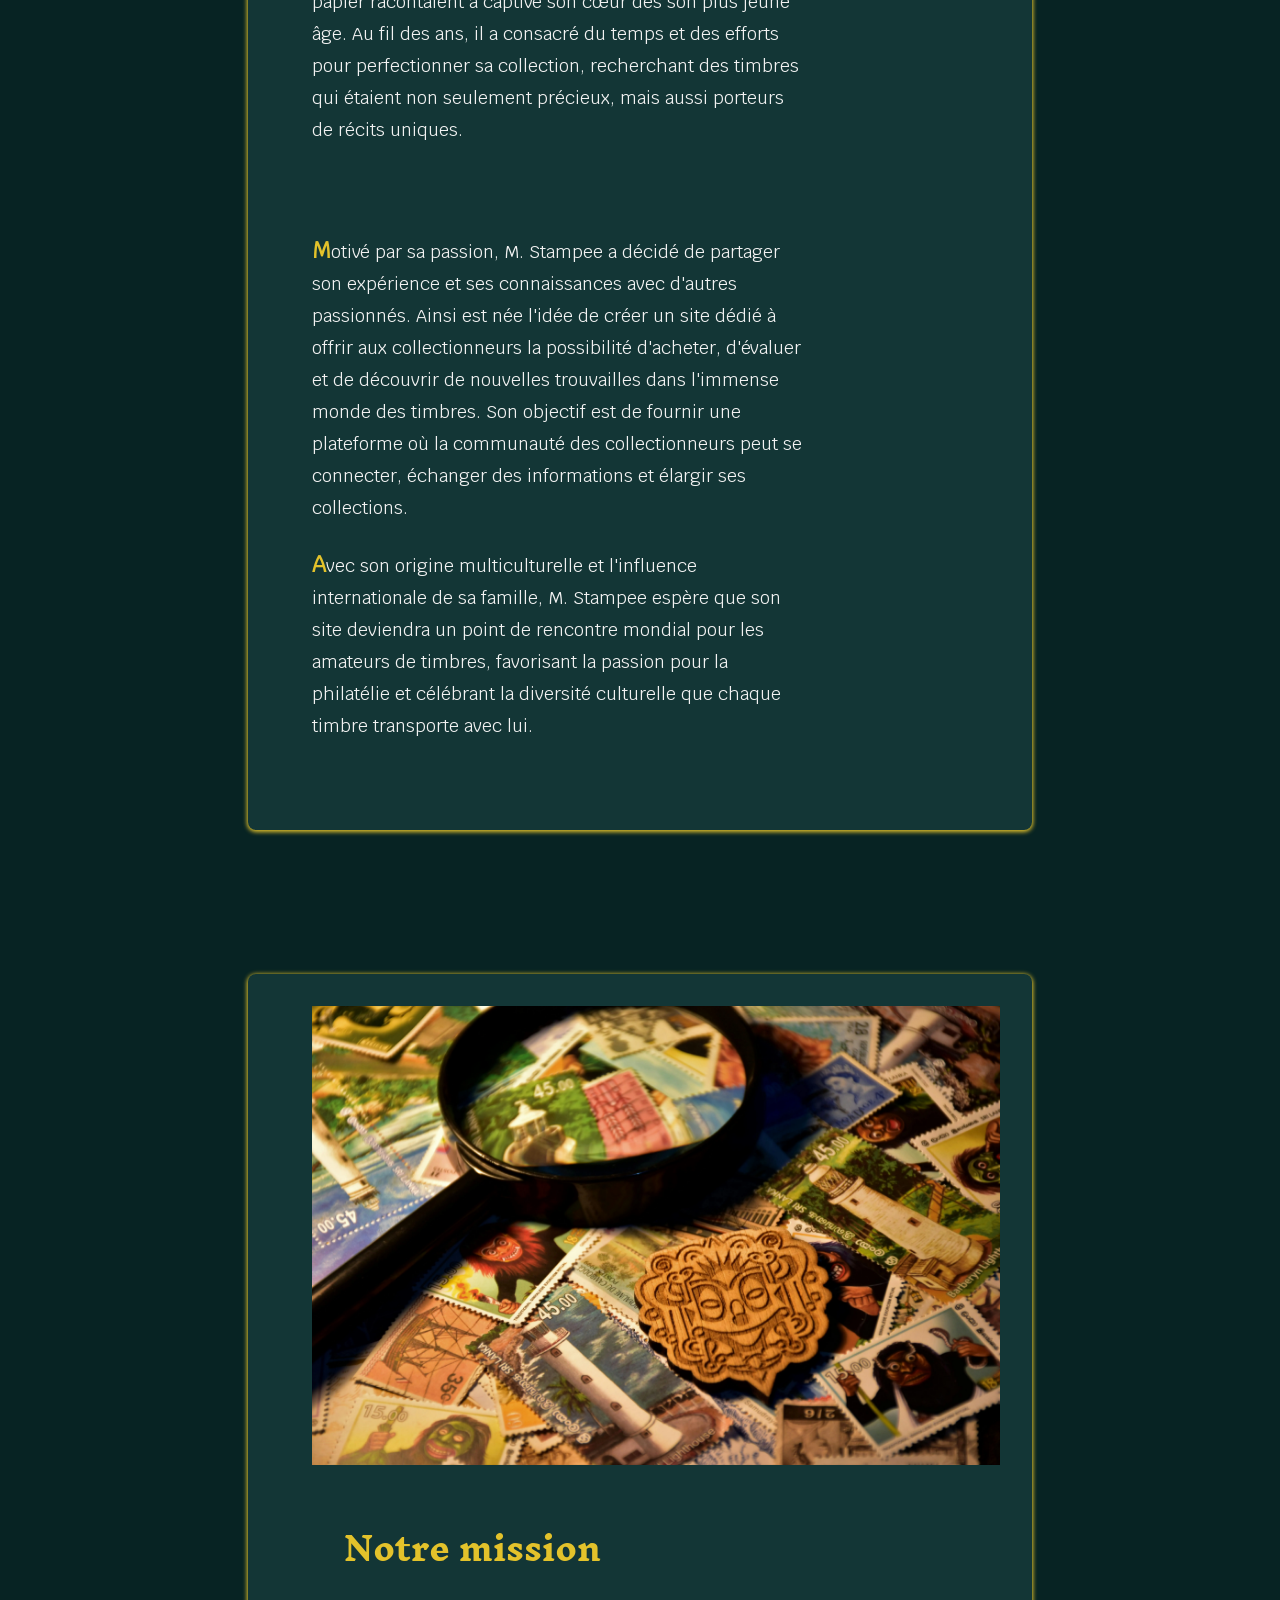
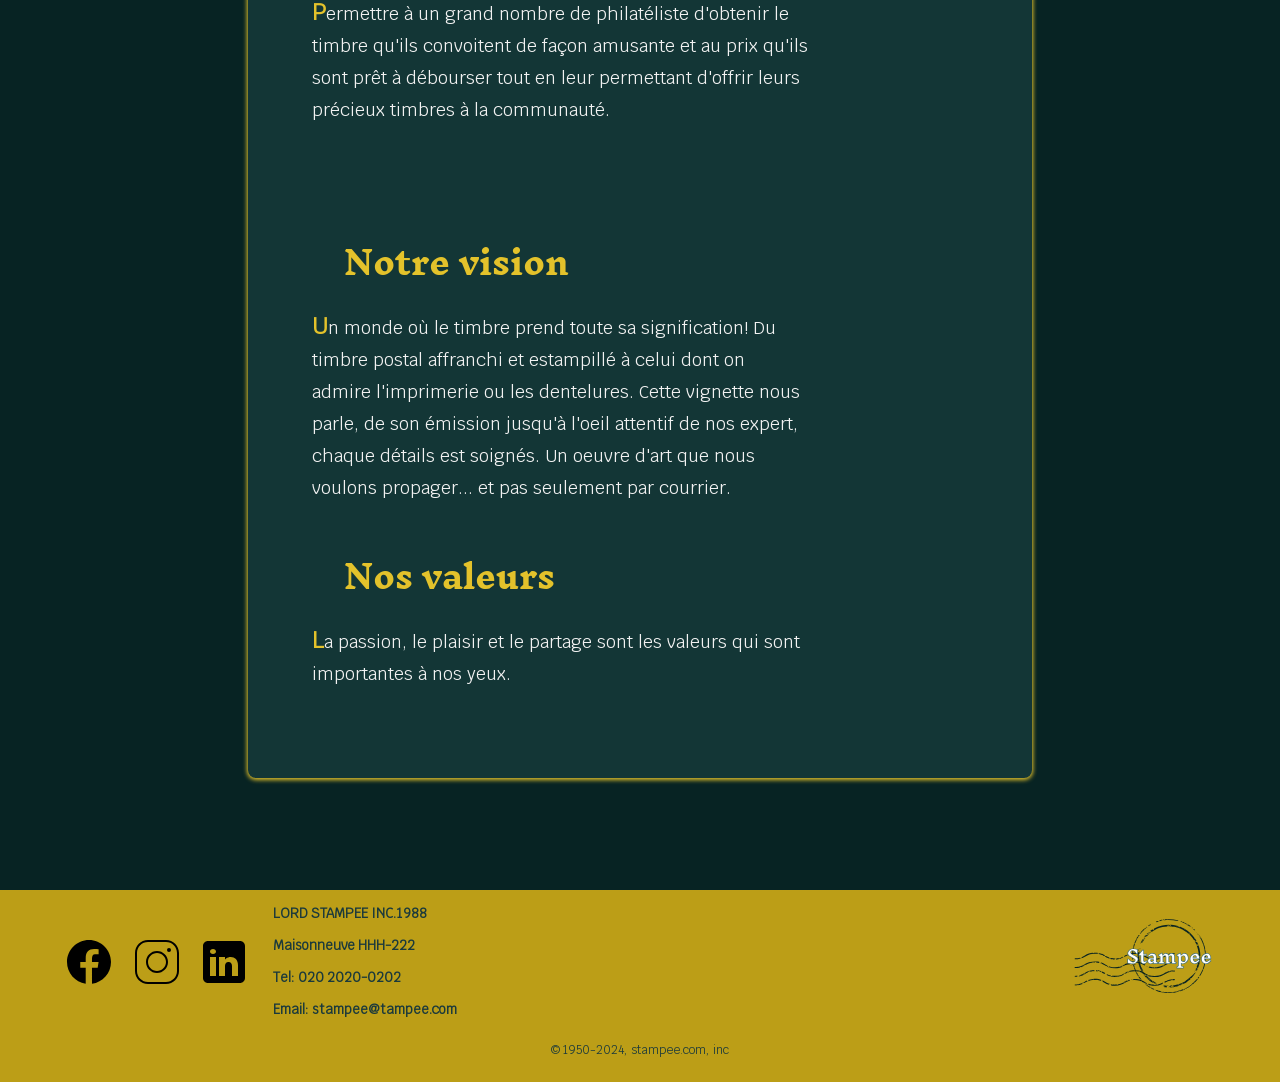
==== commit 493e04ad: "Ajouter aria sur les icones du header" ====
--- a/pages/apropos.html
+++ b/pages/apropos.html
@@ -46,17 +46,17 @@
 
         <div class="header-top_icons">
           <a href="../index.html">
-            <i class="fa-solid fa-house icon_img1" alt="icon page d'accueil"></i
+            <i class="fa-solid fa-house icon_img1" role="img" aria-label="icon page d'accueil"></i
           ></a>
           <a href="./login.html">
             <i
               class="fa-solid fa-user icon_img1"
-              alt="icon inscription ou connexion"
+              role="img" aria-label="icon inscription ou connexion"
             ></i
           ></a>
           <i
             class="fa-solid fa-cart-shopping icon_img1"
-            alt="icon inscription ou connexion"
+            role="img" aria-label="icon inscription ou connexion"
           ></i>
         </div>
       </div>
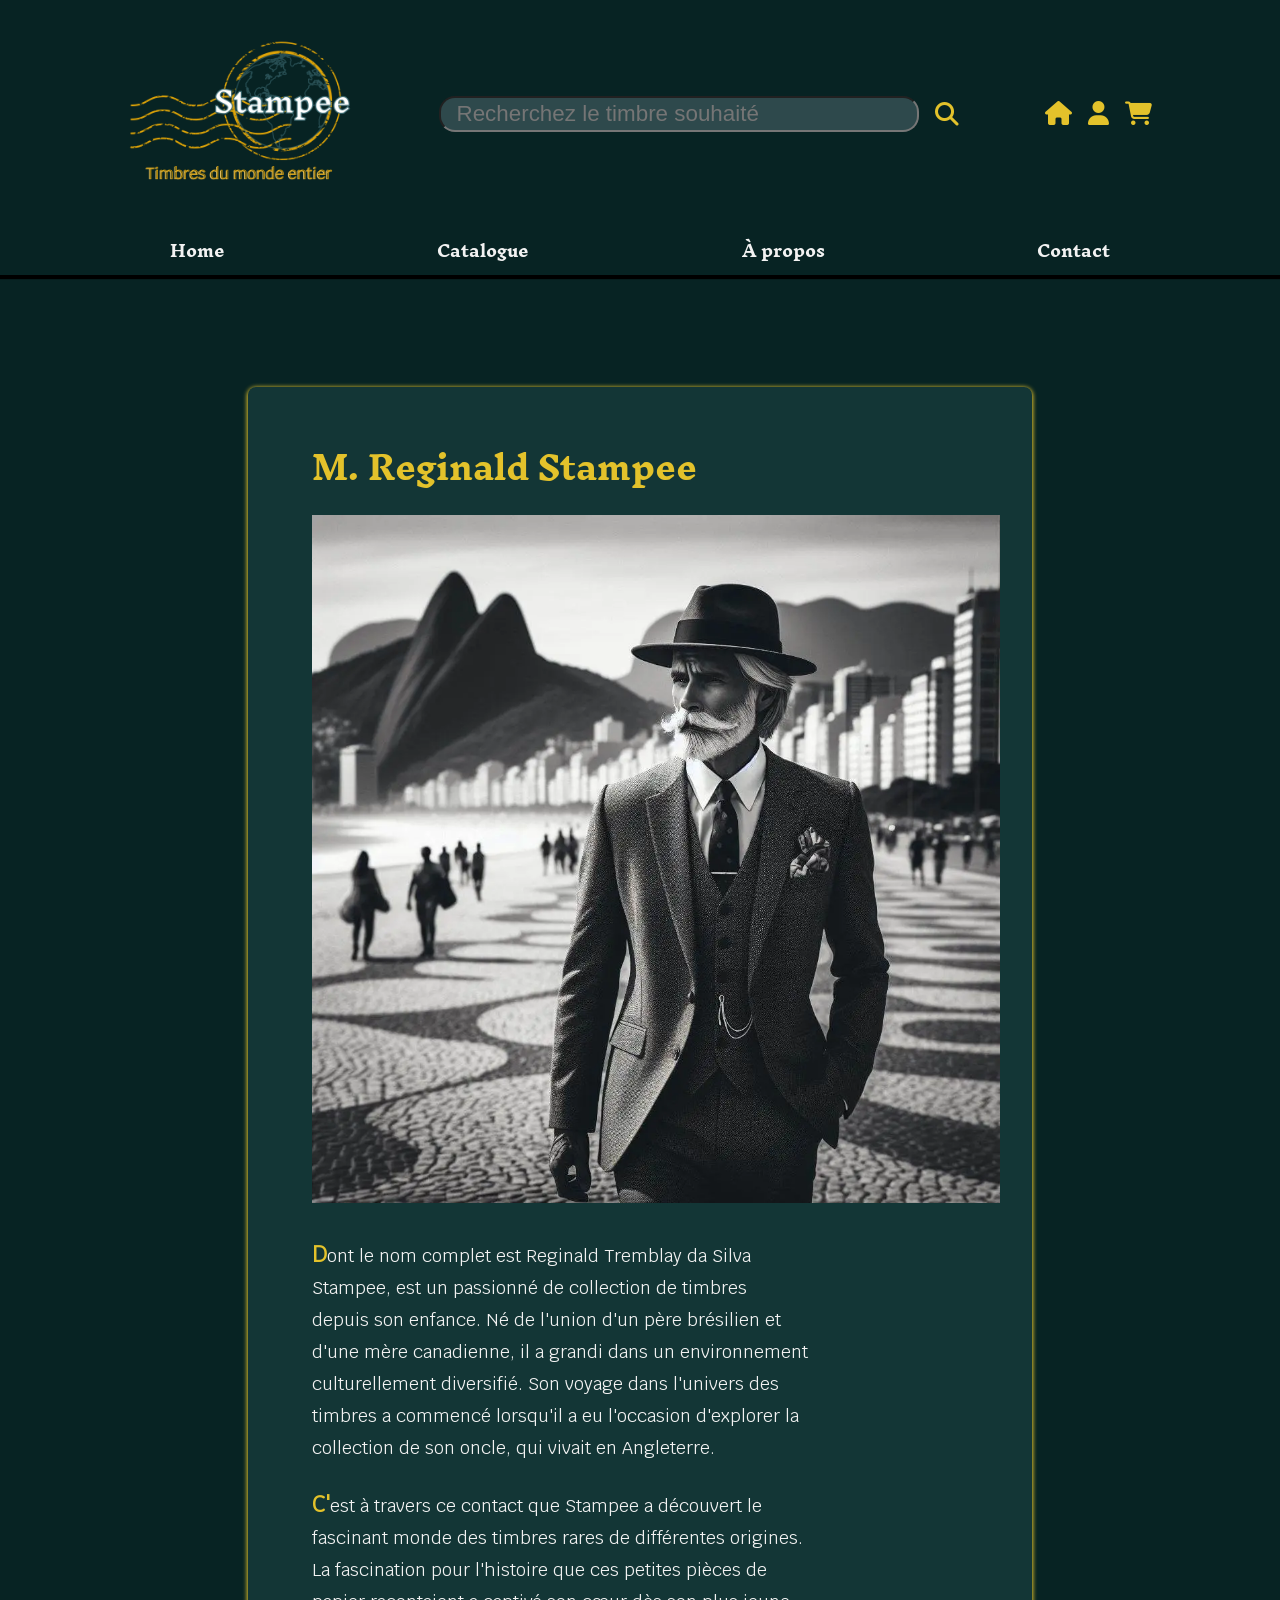
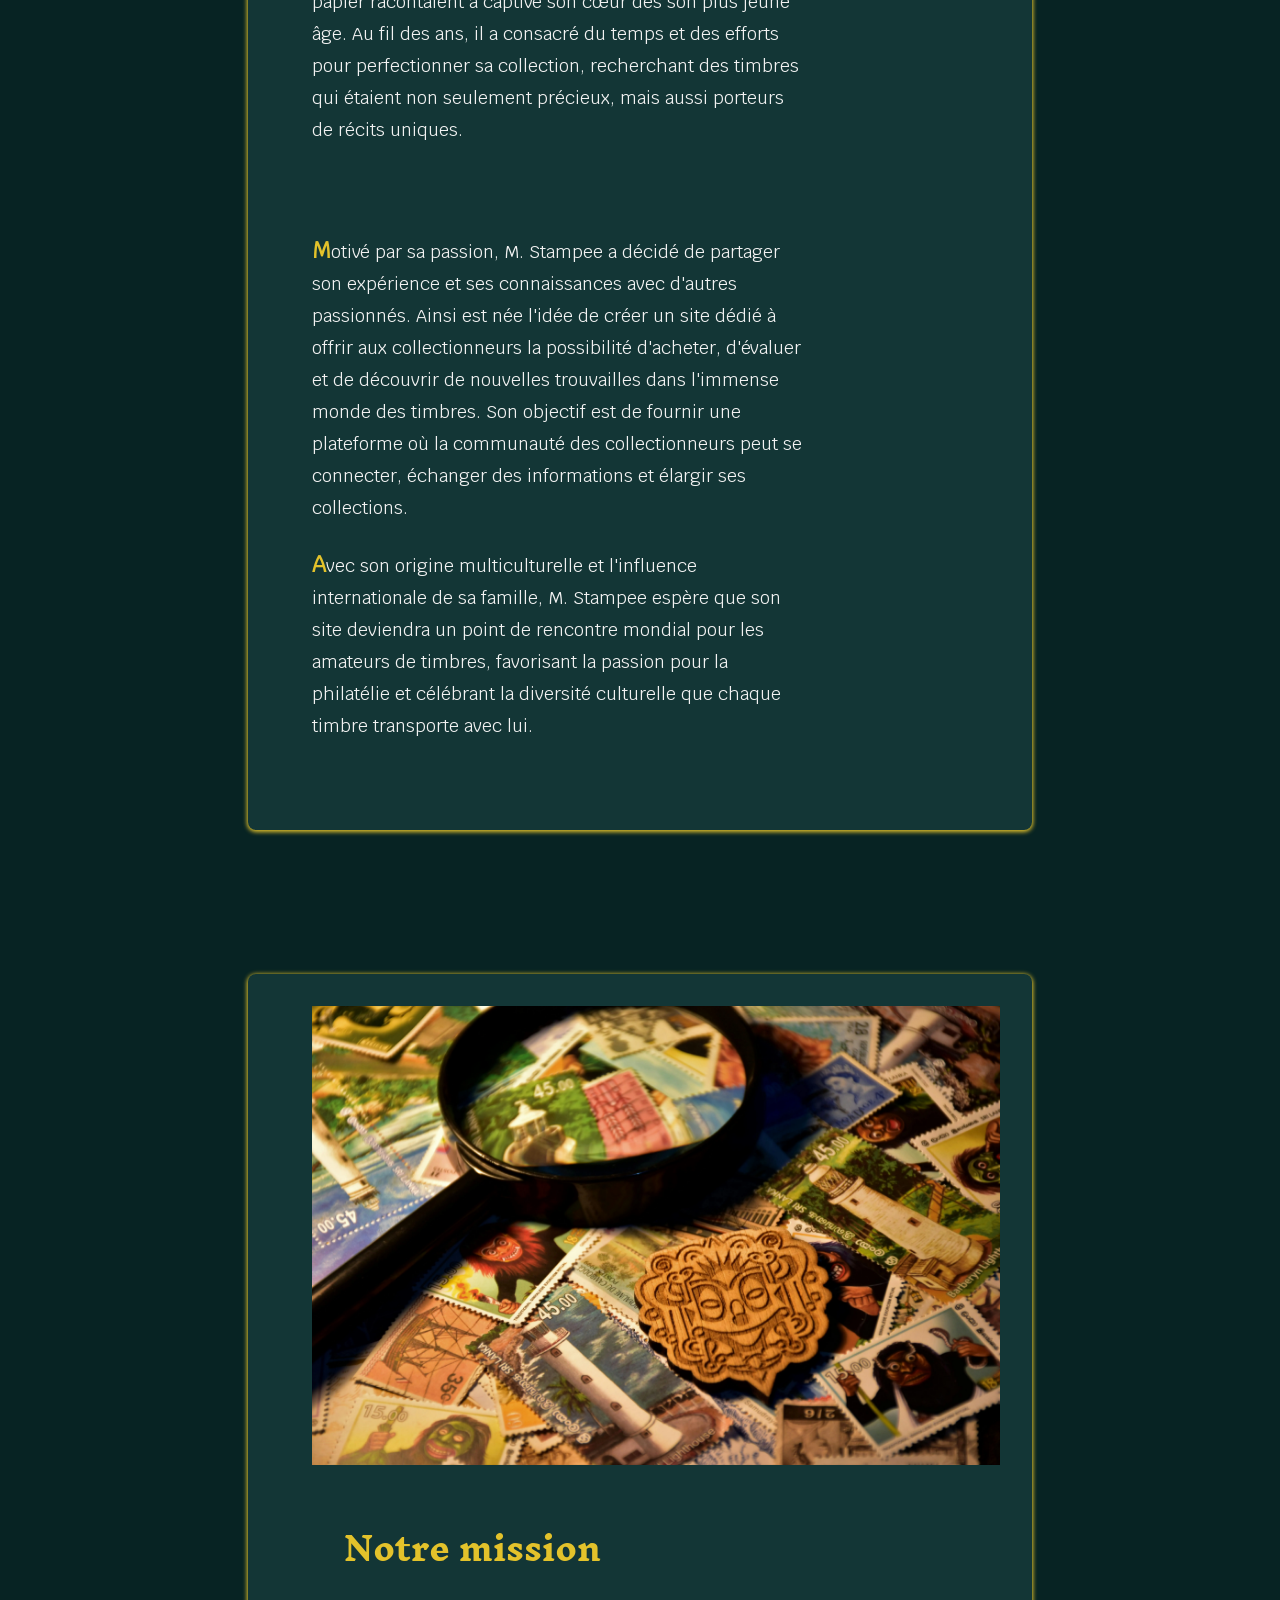
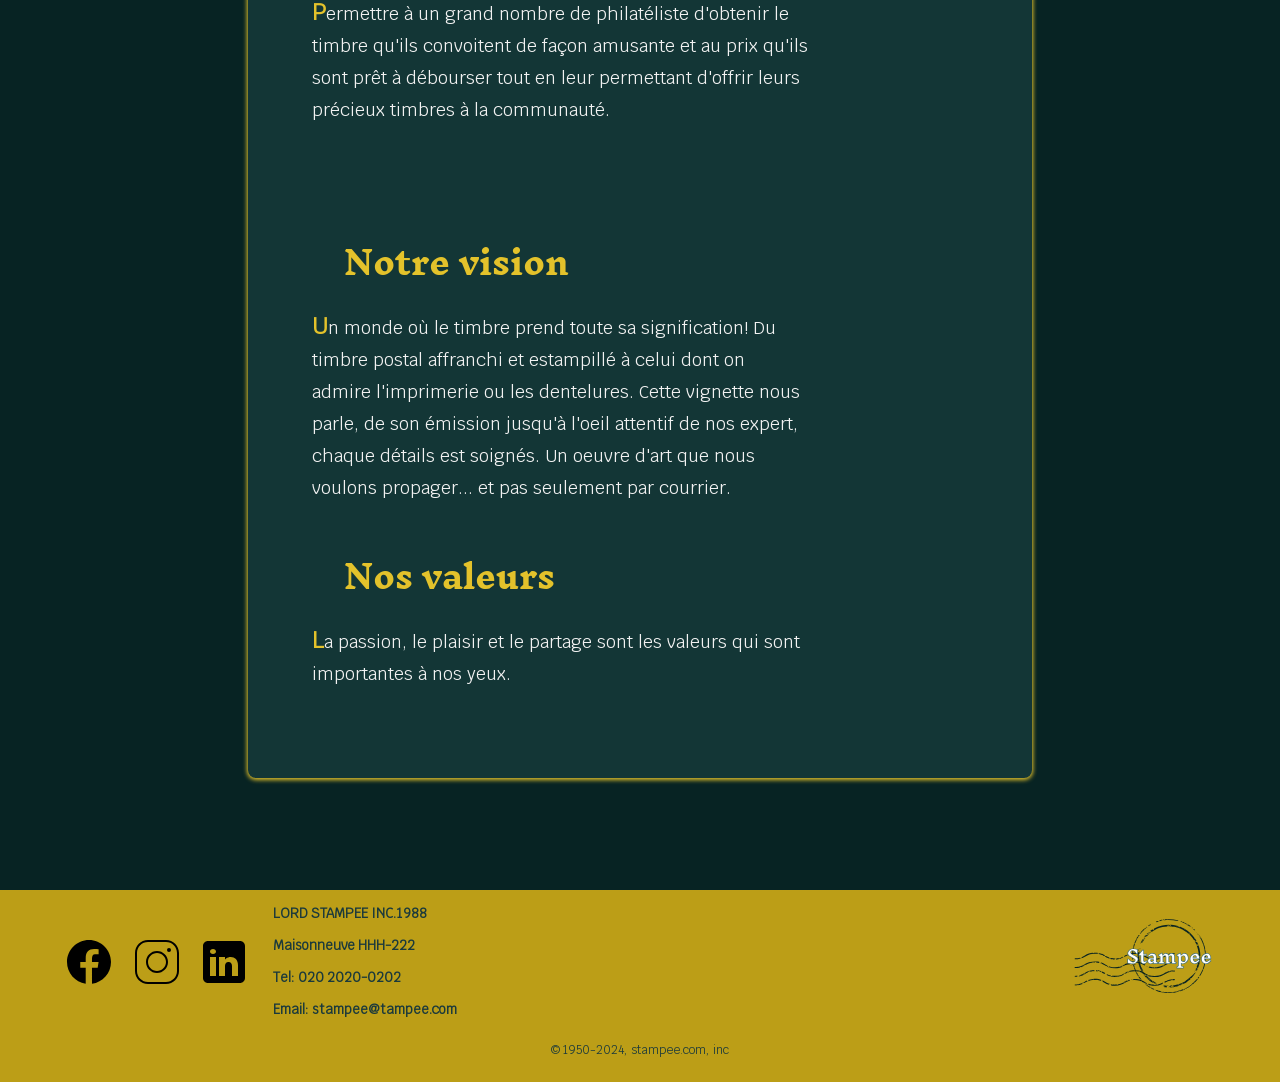
==== commit 6e36e4ea: "ajoutez le nouvel en-tête à toutes les pages et effectuez un test de navigation" ====
--- a/pages/apropos.html
+++ b/pages/apropos.html
@@ -19,6 +19,12 @@
       crossorigin="anonymous"
       referrerpolicy="no-referrer"
     />
+    <link
+      rel="icon"
+      href="./assets/img/logos/Stampee_logo_pale_header.svg"
+      type="image/x-icon"
+      alt="logo Stampee"
+    />
     <!-- Pour production -->
     <!-- <link rel="stylesheet" href="build/css/stylesfinaux.css"> -->
     <link rel="stylesheet" href="../assets/css/styles.css" />
@@ -27,22 +33,29 @@
   <body class="body-index">
     <header class="header-top">
       <div class="header-top__superieur">
-        <a href="../index.html"
-          ><img
-            src="../assets/img/logos/Stampee_logo_pale_header.svg"
-            alt="logo Stampee"
-            class="header-top_img"
-            alt="logo Stampee"
-          />
-        </a>
+        <div class="header-top__logo">
+          <a href="../index.html"
+            ><img
+              src="../assets/img/logos/Stampee_logo_titre.png"
+              alt="logo Stampee"
+              class="header-top_img"
+              alt="logo Stampee"
+            />
+          </a>
+        </div>
 
         <div class="barre-recherche">
-          <input type="text" class="barre-recherche__champ" />
+          <input
+            type="text"
+            class="barre-recherche__champ"
+            placeholder="Recherchez le timbre souhaité"
+          />
           <i
             class="fa-solid fa-magnifying-glass icon_img1"
             alt="icon recherche"
           ></i>
         </div>
+        <i class="fa-solid fa-bars" alt="icon menu portable"></i>
 
         <div class="header-top_icons">
           <a href="../index.html">
@@ -63,10 +76,10 @@
 
       <div class="header-nav">
         <ul>
-          <a href="./catalogue.html"><li>Enchères</li></a>
-          <a href="./login.html"><li>Connexion</li></a>
-          <a href="./apropos.html"><li>À propos</li></a>
-          <a href="./contact.html"><li>Contact</li></a>
+          <li><a href="../index.html">Home</a></li>
+          <li> <a href="./catalogue.html">Catalogue</a></li>
+          <li><a href="./apropos.html">À propos</a></li>
+          <li><a href="./contact.html">Contact</a></li>
         </ul>
       </div>
     </header>
